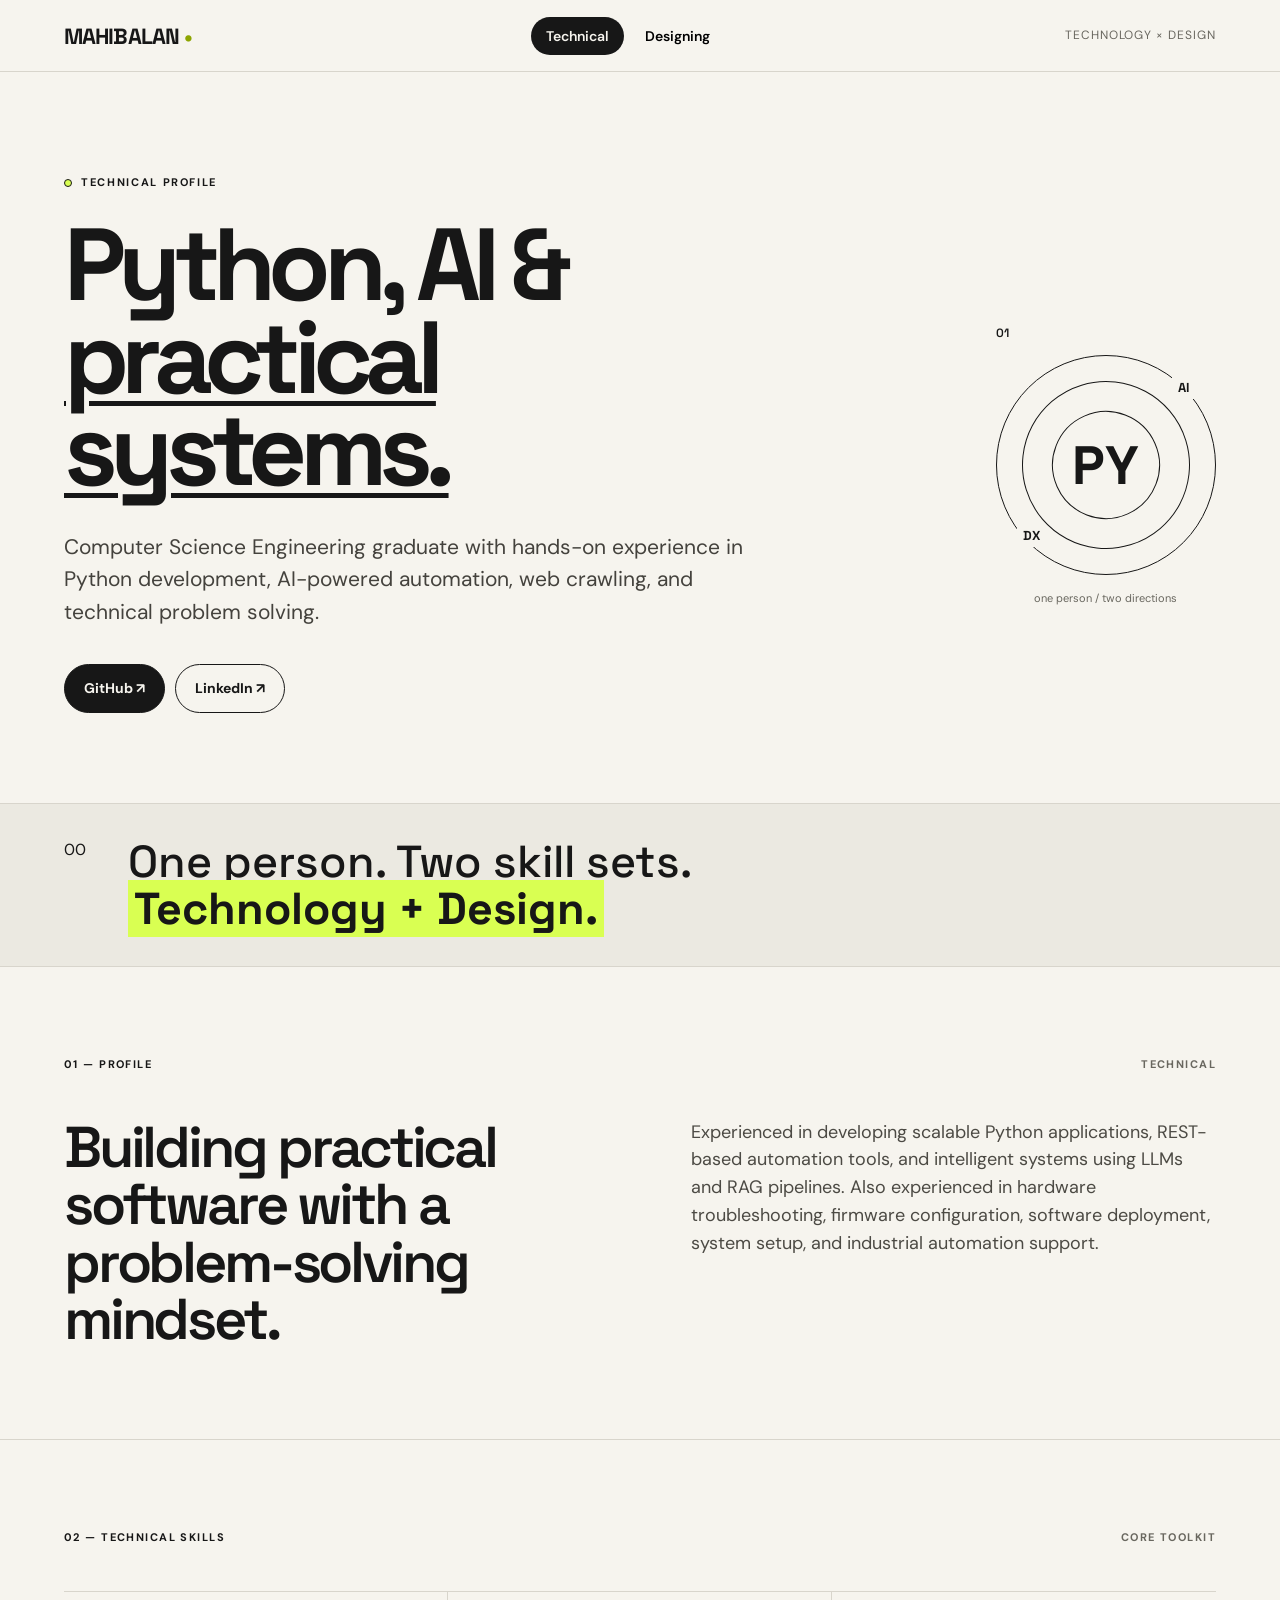
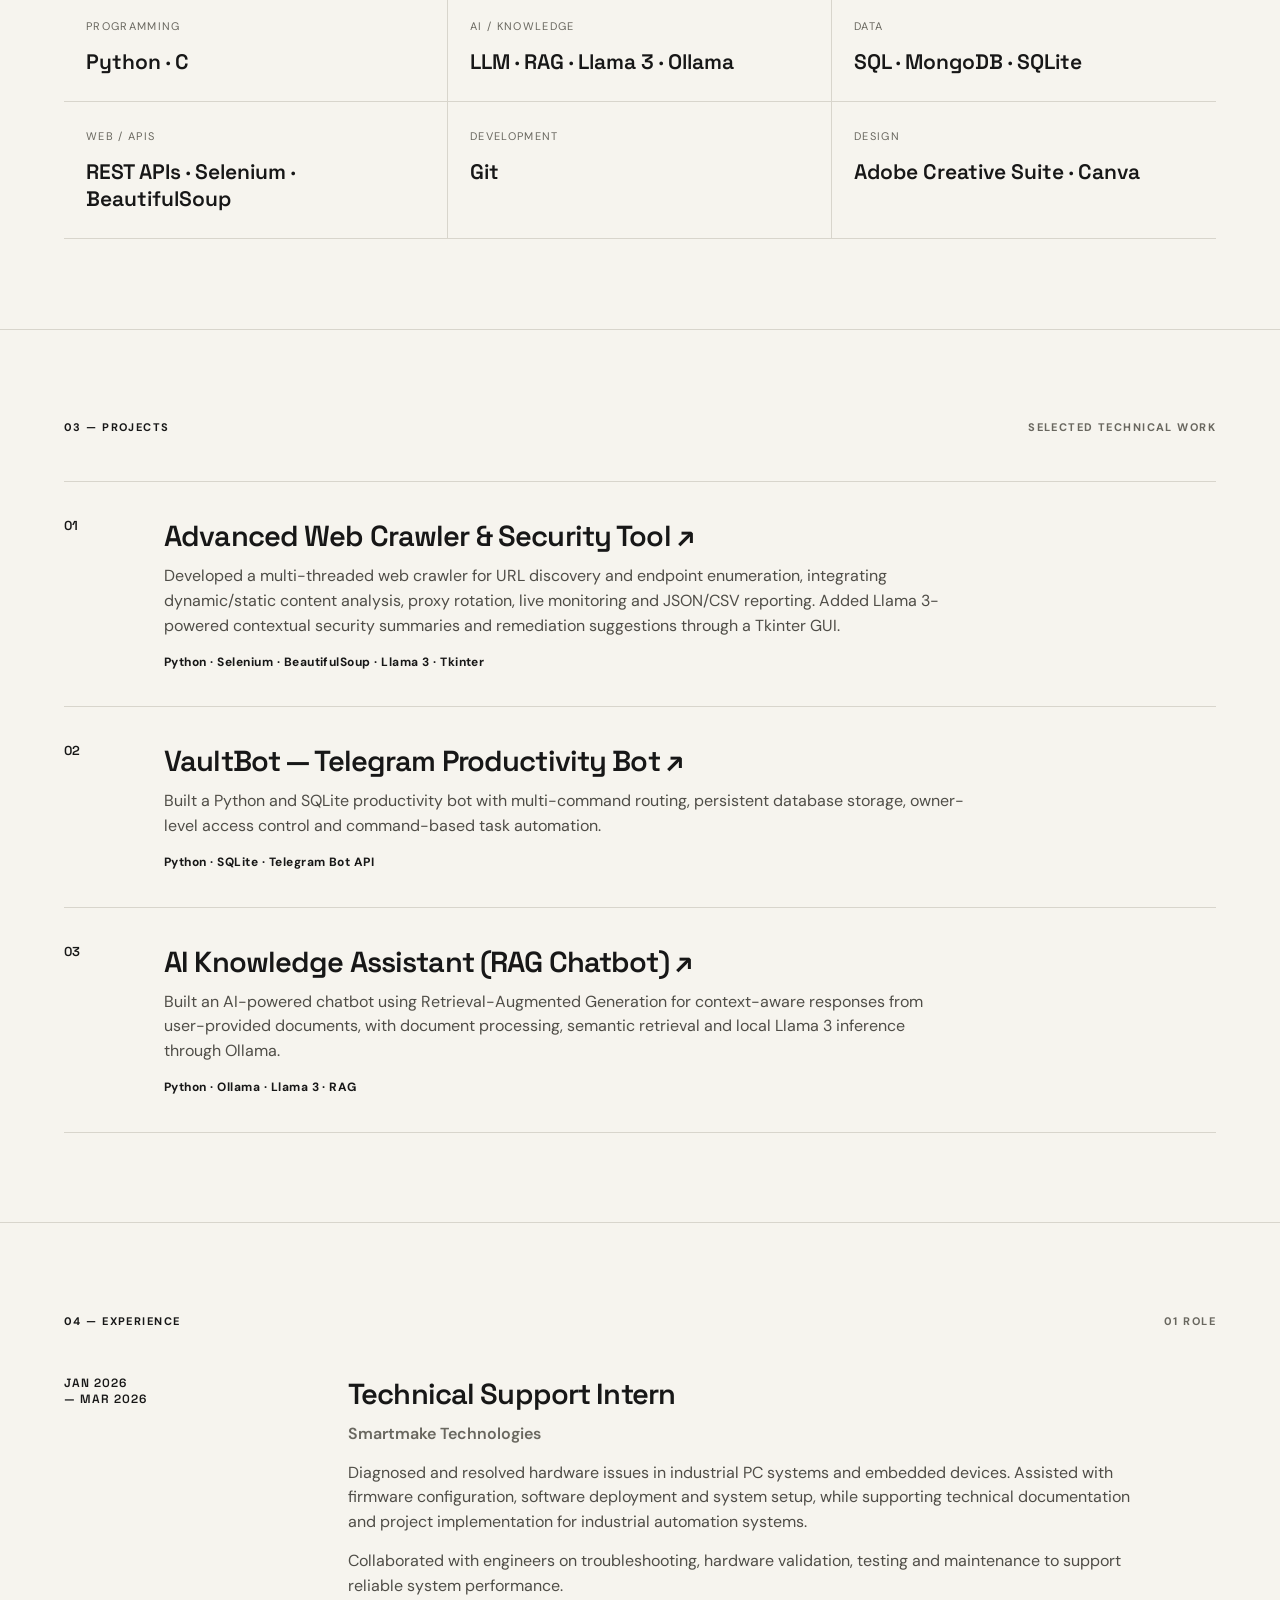
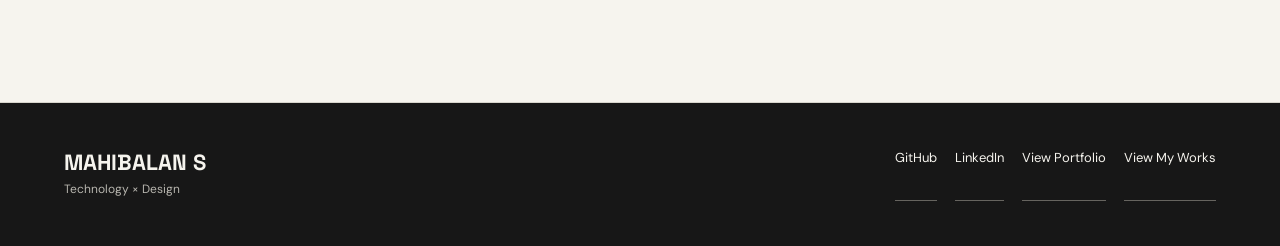
==== index.html @ ae818df9 "Update index.html" ====
<!doctype html>
<html lang="en">
<head>
<meta charset="utf-8"><meta name="viewport" content="width=device-width,initial-scale=1">
<title>Mahibalan — Technology × Design</title>
<meta name="description" content="Mahibalan — Python, AI, automation, technical support and graphic design.">
<link rel="preconnect" href="https://fonts.googleapis.com"><link rel="preconnect" href="https://fonts.gstatic.com" crossorigin>
<link href="https://fonts.googleapis.com/css2?family=DM+Sans:wght@400;500;600;700&family=Space+Grotesk:wght@500;600;700&display=swap" rel="stylesheet">
<link rel="stylesheet" href="styles.css">
</head>
<body>
<header class="nav"><a class="brand" href="#top">MAHIBALAN<span>•</span></a><nav><button class="nav-link active" data-profile="technical">Technical</button><button class="nav-link" data-profile="designing">Designing</button></nav><div class="nav-note">Technology × Design</div></header>
<main id="top">
<section class="hero"><div class="eyebrow"><span class="dot"></span><span id="eyebrow">TECHNICAL PROFILE</span></div><div class="hero-grid"><div><h1 id="hero-title">Python, AI &amp;<br><em>practical systems.</em></h1><p id="hero-copy">Computer Science Engineering graduate with hands-on experience in Python development, AI-powered automation, web crawling, and technical problem solving.</p><div class="actions" id="hero-actions"><a class="button primary" href="https://github.com/MahiBalan2215" target="_blank" rel="noopener">GitHub ↗</a><a class="button secondary" href="https://www.linkedin.com/in/mahibalan-dev-ind" target="_blank" rel="noopener">LinkedIn ↗</a></div></div><div class="hero-mark"><span>01</span><div class="orbit"><b>PY</b><i>AI</i><strong>DX</strong></div><small>one person / two directions</small></div></div></section>
<section class="intro-band"><div class="section-number">00</div><p>One person. Two skill sets.<br><strong>Technology + Design.</strong></p></section>
<div id="technical" class="profile-page">
<section class="section"><div class="section-head"><span>01 — PROFILE</span><span>Technical</span></div><div class="two-col"><h2>Building practical software with a problem-solving mindset.</h2><p>Experienced in developing scalable Python applications, REST-based automation tools, and intelligent systems using LLMs and RAG pipelines. Also experienced in hardware troubleshooting, firmware configuration, software deployment, system setup, and industrial automation support.</p></div></section>
<section class="section"><div class="section-head"><span>02 — TECHNICAL SKILLS</span><span>Core toolkit</span></div><div class="skill-grid"><div><label>Programming</label><p>Python · C</p></div><div><label>AI / Knowledge</label><p>LLM · RAG · Llama 3 · Ollama</p></div><div><label>Data</label><p>SQL · MongoDB · SQLite</p></div><div><label>Web / APIs</label><p>REST APIs · Selenium · BeautifulSoup</p></div><div><label>Development</label><p>Git</p></div><div><label>Design</label><p>Adobe Creative Suite · Canva</p></div></div></section>
<section class="section"><div class="section-head"><span>03 — PROJECTS</span><span>Selected technical work</span></div><div class="project-list"><article class="project"><div class="project-no">01</div><div><h3><a class="project-title-link" href="https://docs.google.com/document/d/1DxaYQW40irYIXNe5IYqk_QBFXxeEKHjcfgAzS4iHI6A/edit?usp=sharing" target="_blank" rel="noopener">Advanced Web Crawler &amp; Security Tool ↗</a></h3><p>Developed a multi-threaded web crawler for URL discovery and endpoint enumeration, integrating dynamic/static content analysis, proxy rotation, live monitoring and JSON/CSV reporting. Added Llama 3-powered contextual security summaries and remediation suggestions through a Tkinter GUI.</p><div class="tags">Python · Selenium · BeautifulSoup · Llama 3 · Tkinter</div></div></article><article class="project"><div class="project-no">02</div><div><h3><a class="project-title-link" href="https://docs.google.com/document/d/1iBDrqyRl0h_8XCKqoGFvvtPxaCX3uasx2m5GqHa0Ks0/edit?usp=sharing" target="_blank" rel="noopener">VaultBot — Telegram Productivity Bot ↗</a></h3><p>Built a Python and SQLite productivity bot with multi-command routing, persistent database storage, owner-level access control and command-based task automation.</p><div class="tags">Python · SQLite · Telegram Bot API</div></div></article><article class="project"><div class="project-no">03</div><div><h3><a class="project-title-link" href="https://docs.google.com/document/d/16f61TrdhXHABHNSPP-jpHLfnMe8_g05Aq7QN_RH8bu8/edit?usp=sharing" target="_blank" rel="noopener">AI Knowledge Assistant (RAG Chatbot) ↗</a></h3><p>Built an AI-powered chatbot using Retrieval-Augmented Generation for context-aware responses from user-provided documents, with document processing, semantic retrieval and local Llama 3 inference through Ollama.</p><div class="tags">Python · Ollama · Llama 3 · RAG</div></div></article></div></section>
<section class="section"><div class="section-head"><span>04 — EXPERIENCE</span><span>01 role</span></div><div class="timeline"><div class="time-date">JAN 2026<br>— MAR 2026</div><div><h3>Technical Support Intern</h3><p class="muted">Smartmake Technologies</p><p>Diagnosed and resolved hardware issues in industrial PC systems and embedded devices. Assisted with firmware configuration, software deployment and system setup, while supporting technical documentation and project implementation for industrial automation systems.</p><p>Collaborated with engineers on troubleshooting, hardware validation, testing and maintenance to support reliable system performance.</p></div></div></section>
</div>
<div id="designing" class="profile-page hidden">
<section class="section design-hero"><div class="section-head"><span>DESIGNING PROFILE</span><span>Visual direction</span></div><div class="two-col"><h2>Graphic design with clarity, identity and visual storytelling.</h2><p>Creative and detail-oriented Graphic Designer with hands-on experience in branding, print media, social media creatives and digital marketing materials.</p></div></section>
<section class="section"><div class="section-head"><span>01 — ABOUT</span><span>Creative practice</span></div><p class="large-copy">Focused on creating impactful designs that strengthen brand identity and deliver engaging user experiences while combining creativity with problem-solving skills.</p></section>
<section class="section"><div class="section-head"><span>02 — DESIGN SKILLS</span><span>No artificial ratings</span></div><div class="design-skills"><span>Graphic Design</span><span>Branding</span><span>Marketing Design</span><span>Communication</span><span>Visual Design</span><span>Typography</span><span>Color Theory</span><span>Layout Design</span><span>Visual Storytelling</span></div></section>
<section class="section"><div class="section-head"><span>03 — SOFTWARE / TOOLS</span><span>Actual toolkit</span></div><div class="tool-row"><div><b>Adobe Photoshop</b><span>Image &amp; visual design</span></div><div><b>Adobe Illustrator</b><span>Vector &amp; identity design</span></div><div><b>Canva</b><span>Digital &amp; marketing assets</span></div></div></section>
<section class="section"><div class="section-head"><span>04 — EXPERIENCE</span><span>Freelance</span></div><div class="timeline"><div class="time-date">JUN 2025<br>— PRESENT</div><div><h3>Freelance Graphic Designer</h3><p>Designed logos, business cards, posters, brochures, banners and promotional materials for local businesses and individual clients. Created social media creatives and marketing assets while maintaining consistent brand identity across digital and print platforms.</p><p>Collaborated with clients to understand requirements and delivered high-quality, print-ready artwork within project deadlines.</p></div></div></section>
<section class="section"><div class="section-head"><span>05 — SELECTED WORK</span><span>Portfolio directions</span></div><div class="work-stack"><article><span>01</span><div><h3>Graphic Design Portfolio</h3><p>Complete branding concepts including logos, typography, color palettes, stationery and promotional materials.</p><small>Canva · Photoshop · Illustrator</small></div></article><article><span>02</span><div><h3>Brand Identity Collection</h3><p>Visual identities focused on memorable branding for startups and small businesses.</p><small>Canva · Photoshop · Illustrator</small></div></article></div></section>
<section class="section cta-section"><div><span class="section-kicker">06 — PORTFOLIO</span><h2>See the visual work.</h2></div><div class="cta-actions"><a class="button primary" href="https://drive.google.com/drive/folders/196Y__ozQ0E2YM09bJdlGi2hDkuL4V2Xu?usp=sharing" target="_blank" rel="noopener">View Portfolio ↗</a><a class="button secondary" href="https://drive.google.com/drive/folders/1T9G5qevftHtCOEoOOB5W3ALcjgqPYZPH?usp=drive_link" target="_blank" rel="noopener">View My Works ↗</a></div></section>
</div>
</main>
<footer><div><strong>MAHIBALAN S</strong><span>Technology × Design</span></div><div class="footer-links"><a href="https://github.com/MahiBalan2215" target="_blank" rel="noopener">GitHub</a><a href="https://www.linkedin.com/in/mahibalan-dev-ind" target="_blank" rel="noopener">LinkedIn</a><a href="https://drive.google.com/drive/folders/196Y__ozQ0E2YM09bJdlGi2hDkuL4V2Xu?usp=sharing" target="_blank" rel="noopener">View Portfolio</a><a href="https://drive.google.com/drive/folders/1T9G5qevftHtCOEoOOB5W3ALcjgqPYZPH?usp=drive_link" target="_blank" rel="noopener">View My Works</a></div></footer>
<script src="script.js"></script>
</body></html>
---- styles.css ----
:root{--ink:#171717;--paper:#f6f4ee;--accent:#d9ff52;--line:#d8d5cc;--muted:#69675f}*{box-sizing:border-box}html{scroll-behavior:smooth}body{margin:0;background:var(--paper);color:var(--ink);font-family:'DM Sans',sans-serif;line-height:1.55}.nav{position:sticky;top:0;z-index:20;height:72px;padding:0 5vw;display:flex;align-items:center;justify-content:space-between;background:rgba(246,244,238,.94);backdrop-filter:blur(12px);border-bottom:1px solid var(--line)}.brand{font:700 22px 'Space Grotesk';color:var(--ink);text-decoration:none;letter-spacing:-.04em}.brand span{color:#8da500;margin-left:5px}.nav nav{display:flex;gap:6px}.nav-link{border:0;background:transparent;padding:10px 15px;font:600 14px 'DM Sans';cursor:pointer;border-radius:999px}.nav-link.active{background:var(--ink);color:var(--paper)}.nav-note{font-size:12px;color:var(--muted);letter-spacing:.08em;text-transform:uppercase}.hero{padding:8vw 5vw 7vw;max-width:1400px;margin:auto}.eyebrow{display:flex;align-items:center;gap:9px;font-size:11px;font-weight:700;letter-spacing:.15em}.dot{width:8px;height:8px;background:var(--accent);border:1px solid var(--ink);border-radius:50%}.hero-grid{display:grid;grid-template-columns:minmax(0,1.5fr) .7fr;gap:6vw;align-items:center;margin-top:28px}.hero h1{font:700 clamp(54px,8vw,118px)/.9 'Space Grotesk';letter-spacing:-.075em;margin:0;max-width:900px}.hero h1 em{font-style:normal;text-decoration:underline;text-decoration-thickness:5px;text-underline-offset:8px}.hero-copy,.hero p{font-size:clamp(17px,2vw,21px);max-width:680px;color:#44423d;margin:35px 0}.actions,.cta-actions{display:flex;gap:10px;flex-wrap:wrap}.button{display:inline-flex;align-items:center;justify-content:center;padding:13px 19px;border-radius:999px;border:1px solid var(--ink);text-decoration:none;font-weight:700;font-size:14px;transition:.2s}.button:hover{transform:translateY(-2px)}.primary{background:var(--ink);color:var(--paper)}.secondary{color:var(--ink)}.hero-mark{justify-self:end;text-align:center}.hero-mark>span{display:block;text-align:left;font:600 12px 'Space Grotesk';margin-bottom:14px}.orbit{width:220px;height:220px;border:1px solid var(--ink);border-radius:50%;position:relative;display:grid;place-items:center}.orbit:before,.orbit:after{content:'';position:absolute;border:1px solid var(--ink);border-radius:50%;inset:25px;transform:rotate(28deg)}.orbit:after{inset:55px;transform:rotate(-24deg)}.orbit b{font:700 54px 'Space Grotesk';z-index:2}.orbit i,.orbit strong{position:absolute;font:700 13px 'Space Grotesk';background:var(--paper);padding:3px 6px}.orbit i{top:20px;right:20px}.orbit strong{bottom:27px;left:20px}.hero-mark small{display:block;margin-top:15px;color:var(--muted);font-size:11px}.intro-band{border-block:1px solid var(--line);display:grid;grid-template-columns:5vw 1fr;padding:34px 5vw;background:#ebe9e1}.intro-band p{font:500 clamp(24px,3.5vw,45px)/1.05 'Space Grotesk';margin:0}.intro-band strong{background:var(--accent);padding:0 6px}.section{max-width:1400px;margin:auto;padding:7vw 5vw;border-bottom:1px solid var(--line)}.section-head{display:flex;justify-content:space-between;gap:20px;font-size:11px;font-weight:700;letter-spacing:.13em;text-transform:uppercase;margin-bottom:45px}.section-head span:last-child{color:var(--muted)}.two-col{display:grid;grid-template-columns:1fr 1fr;gap:8vw}.two-col h2,.cta-section h2{font:600 clamp(32px,4.5vw,64px)/1 'Space Grotesk';letter-spacing:-.055em;margin:0;max-width:680px}.two-col p{font-size:18px;color:#4c4a44;max-width:600px;margin:0}.skill-grid{display:grid;grid-template-columns:repeat(3,1fr);border-top:1px solid var(--line)}.skill-grid>div{padding:26px 22px;border-bottom:1px solid var(--line);border-right:1px solid var(--line)}.skill-grid>div:nth-child(3n){border-right:0}.skill-grid label{display:block;font-size:11px;text-transform:uppercase;letter-spacing:.12em;color:var(--muted);margin-bottom:13px}.skill-grid p{font:600 21px 'Space Grotesk';margin:0}.project-list{border-top:1px solid var(--line)}.project{display:grid;grid-template-columns:80px 1fr;gap:20px;padding:35px 0;border-bottom:1px solid var(--line);transition:.2s}.project:hover{padding-left:12px;background:#efede5}.project-no{font:600 13px 'Space Grotesk'}.project h3,.timeline h3,.work-stack h3{font:600 29px 'Space Grotesk';letter-spacing:-.03em;margin:0 0 10px}.project p,.timeline p,.work-stack p{max-width:800px;color:#4f4d47;margin:0 0 14px}.tags{font-size:12px;font-weight:700;letter-spacing:.04em}.timeline{display:grid;grid-template-columns:220px 1fr;gap:5vw}.time-date{font:600 12px 'Space Grotesk';letter-spacing:.08em}.muted{color:var(--muted)!important;font-weight:600}.large-copy{font:500 clamp(29px,4vw,55px)/1.1 'Space Grotesk';letter-spacing:-.045em;max-width:1000px;margin:0}.design-hero{padding-top:5vw}.design-skills{display:flex;flex-wrap:wrap;gap:10px}.design-skills span{font:600 clamp(17px,2vw,23px) 'Space Grotesk';padding:13px 17px;border:1px solid var(--ink);border-radius:999px}.design-skills span:nth-child(3n){background:var(--accent)}.tool-row{display:grid;grid-template-columns:repeat(3,1fr);gap:12px}.tool-row div{padding:25px;border:1px solid var(--line);min-height:130px}.tool-row b{display:block;font:600 23px 'Space Grotesk';margin-bottom:10px}.tool-row span{font-size:13px;color:var(--muted)}.work-stack article{display:grid;grid-template-columns:70px 1fr;gap:20px;padding:30px 0;border-top:1px solid var(--line)}.work-stack article:last-child{border-bottom:1px solid var(--line)}.work-stack>article>span{font:600 13px 'Space Grotesk'}.work-stack small{font-size:12px;font-weight:700}.cta-section{display:flex;justify-content:space-between;gap:30px;align-items:end}.section-kicker{display:block;font-size:11px;font-weight:700;letter-spacing:.13em;margin-bottom:15px}.hidden{display:none}.profile-page{animation:fade .35s ease}@keyframes fade{from{opacity:.3;transform:translateY(7px)}to{opacity:1;transform:none}}footer{padding:45px 5vw;display:flex;justify-content:space-between;gap:30px;background:var(--ink);color:var(--paper)}footer strong{font:700 22px 'Space Grotesk';display:block}footer span{color:#b8b6af;font-size:12px}.footer-links{display:flex;gap:18px;flex-wrap:wrap}.footer-links a{color:var(--paper);font-size:13px;text-decoration:none;border-bottom:1px solid #66645f;padding-bottom:3px}.project-title-link{color:inherit;text-decoration:none;position:relative;display:inline-block}.project-title-link::after{content:'';position:absolute;left:0;right:1.2em;bottom:-.18em;height:1px;background:currentColor;transform:scaleX(0);transform-origin:left;transition:transform .2s ease}.project-title-link:hover::after,.project-title-link:focus-visible::after{transform:scaleX(1)}@media(max-width:800px){.nav{height:64px;padding:0 5%}.nav-note{display:none}.hero{padding:55px 5%}.hero-grid,.two-col{grid-template-columns:1fr}.hero-mark{justify-self:start;display:none}.hero h1{font-size:clamp(52px,15vw,90px)}.hero p{font-size:17px}.intro-band{grid-template-columns:1fr;gap:10px;padding:25px 5%}.section{padding:65px 5%}.skill-grid,.tool-row{grid-template-columns:1fr}.skill-grid>div{border-right:0}.timeline{grid-template-columns:1fr;gap:20px}.project{grid-template-columns:40px 1fr}.cta-section{display:block}.cta-actions{margin-top:25px}footer{display:block}.footer-links{margin-top:25px}}
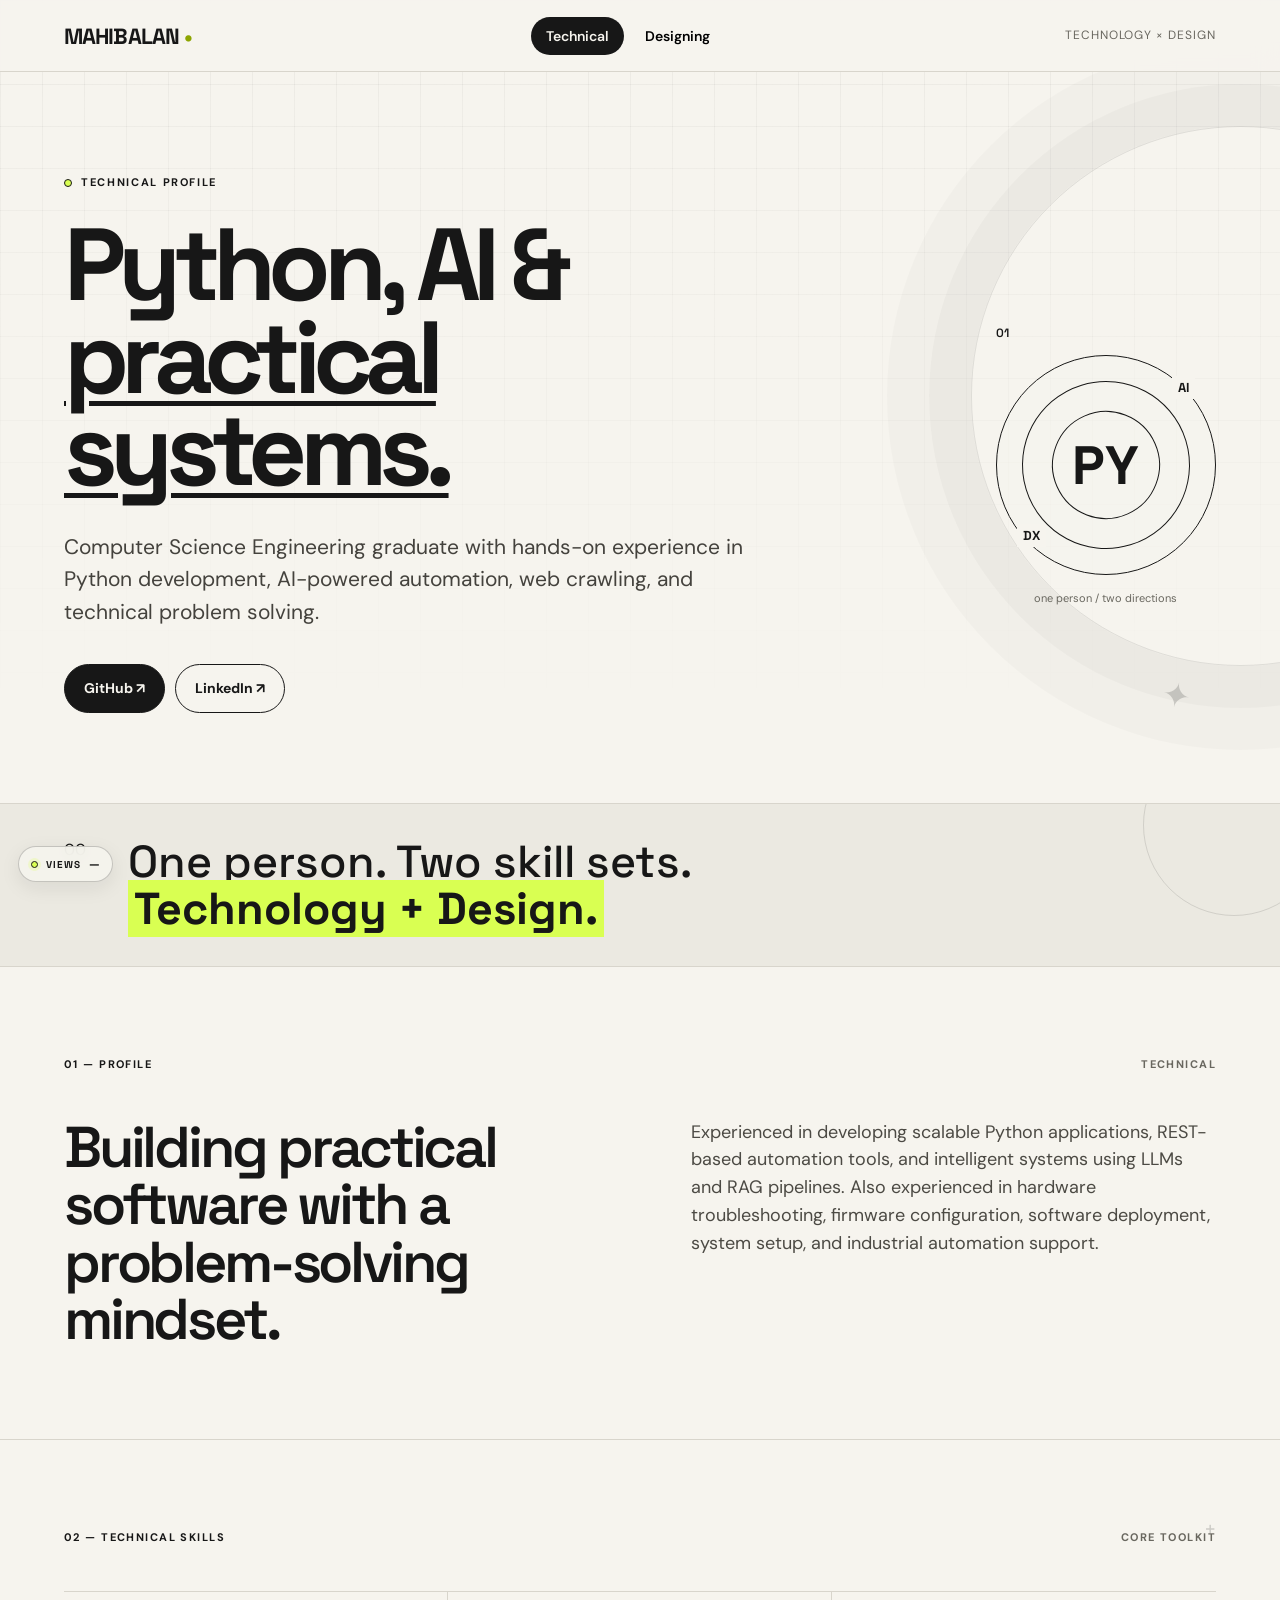
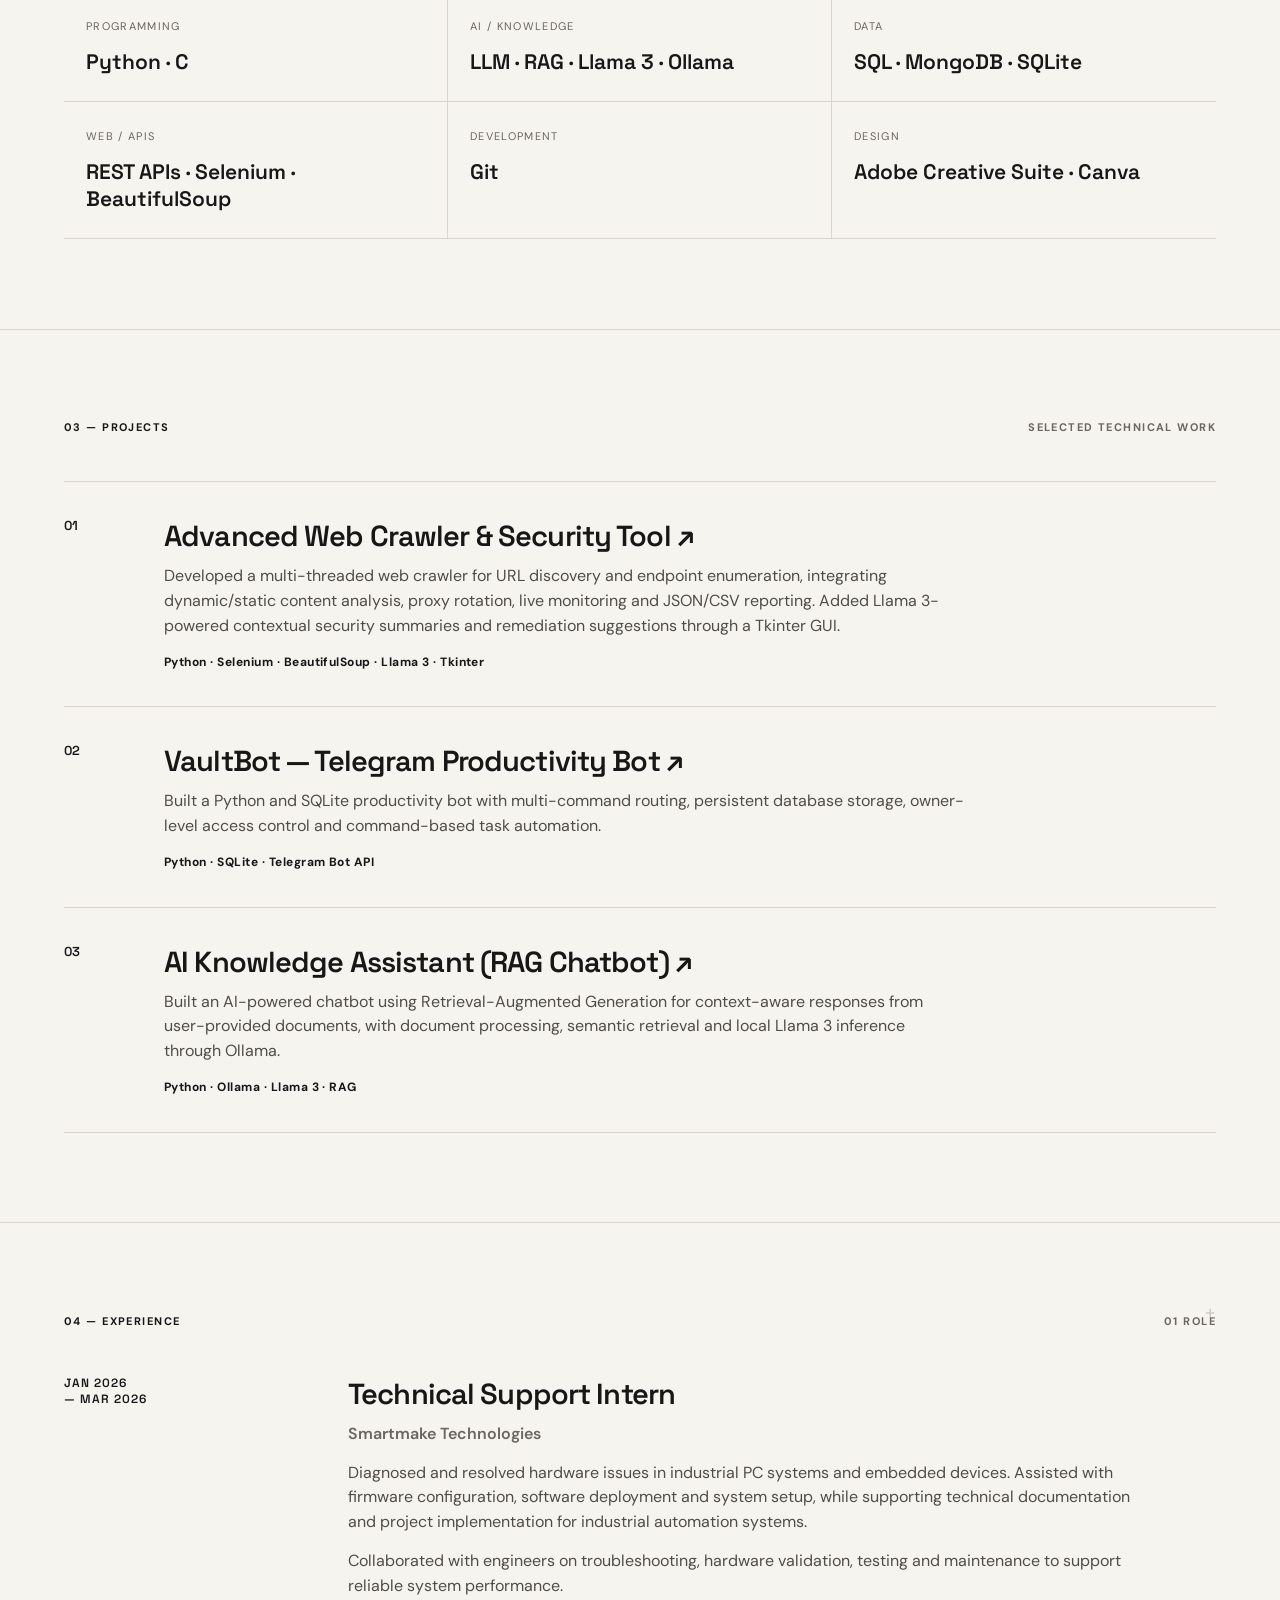
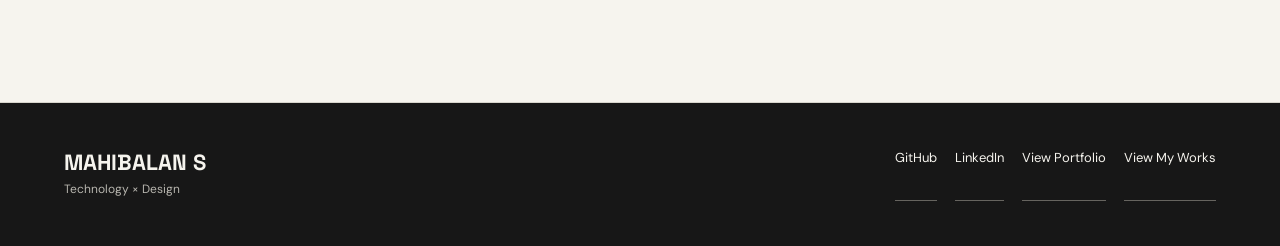
==== commit 8f9f34f4: "Update index.html" ====
--- a/index.html
+++ b/index.html
@@ -29,6 +29,6 @@
 <section class="section cta-section"><div><span class="section-kicker">06 — PORTFOLIO</span><h2>See the visual work.</h2></div><div class="cta-actions"><a class="button primary" href="https://drive.google.com/drive/folders/196Y__ozQ0E2YM09bJdlGi2hDkuL4V2Xu?usp=sharing" target="_blank" rel="noopener">View Portfolio ↗</a><a class="button secondary" href="https://drive.google.com/drive/folders/1T9G5qevftHtCOEoOOB5W3ALcjgqPYZPH?usp=drive_link" target="_blank" rel="noopener">View My Works ↗</a></div></section>
 </div>
 </main>
-<footer><div><strong>MAHIBALAN S</strong><span>Technology × Design</span></div><div class="footer-links"><a href="https://github.com/MahiBalan2215" target="_blank" rel="noopener">GitHub</a><a href="https://www.linkedin.com/in/mahibalan-dev-ind" target="_blank" rel="noopener">LinkedIn</a><a href="https://drive.google.com/drive/folders/196Y__ozQ0E2YM09bJdlGi2hDkuL4V2Xu?usp=sharing" target="_blank" rel="noopener">View Portfolio</a><a href="https://drive.google.com/drive/folders/1T9G5qevftHtCOEoOOB5W3ALcjgqPYZPH?usp=drive_link" target="_blank" rel="noopener">View My Works</a></div></footer>
+<footer><div><strong>MAHIBALAN S</strong><span>Technology × Design</span></div><div class="footer-links"><a href="https://github.com/yeahitsmeadesigner" target="_blank" rel="noopener">GitHub</a><a href="https://www.linkedin.com/in/mahi-dev-ind/" target="_blank" rel="noopener">LinkedIn</a><a href="https://drive.google.com/drive/folders/196Y__ozQ0E2YM09bJdlGi2hDkuL4V2Xu?usp=sharing" target="_blank" rel="noopener">View Portfolio</a><a href="https://drive.google.com/drive/folders/1T9G5qevftHtCOEoOOB5W3ALcjgqPYZPH?usp=sharing" target="_blank" rel="noopener">View My Works</a></div></footer>
 <script src="script.js"></script>
 </body></html>
--- a/styles.css
+++ b/styles.css
@@ -1 +1 @@
-:root{--ink:#171717;--paper:#f6f4ee;--accent:#d9ff52;--line:#d8d5cc;--muted:#69675f}*{box-sizing:border-box}html{scroll-behavior:smooth}body{margin:0;background:var(--paper);color:var(--ink);font-family:'DM Sans',sans-serif;line-height:1.55}.nav{position:sticky;top:0;z-index:20;height:72px;padding:0 5vw;display:flex;align-items:center;justify-content:space-between;background:rgba(246,244,238,.94);backdrop-filter:blur(12px);border-bottom:1px solid var(--line)}.brand{font:700 22px 'Space Grotesk';color:var(--ink);text-decoration:none;letter-spacing:-.04em}.brand span{color:#8da500;margin-left:5px}.nav nav{display:flex;gap:6px}.nav-link{border:0;background:transparent;padding:10px 15px;font:600 14px 'DM Sans';cursor:pointer;border-radius:999px}.nav-link.active{background:var(--ink);color:var(--paper)}.nav-note{font-size:12px;color:var(--muted);letter-spacing:.08em;text-transform:uppercase}.hero{padding:8vw 5vw 7vw;max-width:1400px;margin:auto}.eyebrow{display:flex;align-items:center;gap:9px;font-size:11px;font-weight:700;letter-spacing:.15em}.dot{width:8px;height:8px;background:var(--accent);border:1px solid var(--ink);border-radius:50%}.hero-grid{display:grid;grid-template-columns:minmax(0,1.5fr) .7fr;gap:6vw;align-items:center;margin-top:28px}.hero h1{font:700 clamp(54px,8vw,118px)/.9 'Space Grotesk';letter-spacing:-.075em;margin:0;max-width:900px}.hero h1 em{font-style:normal;text-decoration:underline;text-decoration-thickness:5px;text-underline-offset:8px}.hero-copy,.hero p{font-size:clamp(17px,2vw,21px);max-width:680px;color:#44423d;margin:35px 0}.actions,.cta-actions{display:flex;gap:10px;flex-wrap:wrap}.button{display:inline-flex;align-items:center;justify-content:center;padding:13px 19px;border-radius:999px;border:1px solid var(--ink);text-decoration:none;font-weight:700;font-size:14px;transition:.2s}.button:hover{transform:translateY(-2px)}.primary{background:var(--ink);color:var(--paper)}.secondary{color:var(--ink)}.hero-mark{justify-self:end;text-align:center}.hero-mark>span{display:block;text-align:left;font:600 12px 'Space Grotesk';margin-bottom:14px}.orbit{width:220px;height:220px;border:1px solid var(--ink);border-radius:50%;position:relative;display:grid;place-items:center}.orbit:before,.orbit:after{content:'';position:absolute;border:1px solid var(--ink);border-radius:50%;inset:25px;transform:rotate(28deg)}.orbit:after{inset:55px;transform:rotate(-24deg)}.orbit b{font:700 54px 'Space Grotesk';z-index:2}.orbit i,.orbit strong{position:absolute;font:700 13px 'Space Grotesk';background:var(--paper);padding:3px 6px}.orbit i{top:20px;right:20px}.orbit strong{bottom:27px;left:20px}.hero-mark small{display:block;margin-top:15px;color:var(--muted);font-size:11px}.intro-band{border-block:1px solid var(--line);display:grid;grid-template-columns:5vw 1fr;padding:34px 5vw;background:#ebe9e1}.intro-band p{font:500 clamp(24px,3.5vw,45px)/1.05 'Space Grotesk';margin:0}.intro-band strong{background:var(--accent);padding:0 6px}.section{max-width:1400px;margin:auto;padding:7vw 5vw;border-bottom:1px solid var(--line)}.section-head{display:flex;justify-content:space-between;gap:20px;font-size:11px;font-weight:700;letter-spacing:.13em;text-transform:uppercase;margin-bottom:45px}.section-head span:last-child{color:var(--muted)}.two-col{display:grid;grid-template-columns:1fr 1fr;gap:8vw}.two-col h2,.cta-section h2{font:600 clamp(32px,4.5vw,64px)/1 'Space Grotesk';letter-spacing:-.055em;margin:0;max-width:680px}.two-col p{font-size:18px;color:#4c4a44;max-width:600px;margin:0}.skill-grid{display:grid;grid-template-columns:repeat(3,1fr);border-top:1px solid var(--line)}.skill-grid>div{padding:26px 22px;border-bottom:1px solid var(--line);border-right:1px solid var(--line)}.skill-grid>div:nth-child(3n){border-right:0}.skill-grid label{display:block;font-size:11px;text-transform:uppercase;letter-spacing:.12em;color:var(--muted);margin-bottom:13px}.skill-grid p{font:600 21px 'Space Grotesk';margin:0}.project-list{border-top:1px solid var(--line)}.project{display:grid;grid-template-columns:80px 1fr;gap:20px;padding:35px 0;border-bottom:1px solid var(--line);transition:.2s}.project:hover{padding-left:12px;background:#efede5}.project-no{font:600 13px 'Space Grotesk'}.project h3,.timeline h3,.work-stack h3{font:600 29px 'Space Grotesk';letter-spacing:-.03em;margin:0 0 10px}.project p,.timeline p,.work-stack p{max-width:800px;color:#4f4d47;margin:0 0 14px}.tags{font-size:12px;font-weight:700;letter-spacing:.04em}.timeline{display:grid;grid-template-columns:220px 1fr;gap:5vw}.time-date{font:600 12px 'Space Grotesk';letter-spacing:.08em}.muted{color:var(--muted)!important;font-weight:600}.large-copy{font:500 clamp(29px,4vw,55px)/1.1 'Space Grotesk';letter-spacing:-.045em;max-width:1000px;margin:0}.design-hero{padding-top:5vw}.design-skills{display:flex;flex-wrap:wrap;gap:10px}.design-skills span{font:600 clamp(17px,2vw,23px) 'Space Grotesk';padding:13px 17px;border:1px solid var(--ink);border-radius:999px}.design-skills span:nth-child(3n){background:var(--accent)}.tool-row{display:grid;grid-template-columns:repeat(3,1fr);gap:12px}.tool-row div{padding:25px;border:1px solid var(--line);min-height:130px}.tool-row b{display:block;font:600 23px 'Space Grotesk';margin-bottom:10px}.tool-row span{font-size:13px;color:var(--muted)}.work-stack article{display:grid;grid-template-columns:70px 1fr;gap:20px;padding:30px 0;border-top:1px solid var(--line)}.work-stack article:last-child{border-bottom:1px solid var(--line)}.work-stack>article>span{font:600 13px 'Space Grotesk'}.work-stack small{font-size:12px;font-weight:700}.cta-section{display:flex;justify-content:space-between;gap:30px;align-items:end}.section-kicker{display:block;font-size:11px;font-weight:700;letter-spacing:.13em;margin-bottom:15px}.hidden{display:none}.profile-page{animation:fade .35s ease}@keyframes fade{from{opacity:.3;transform:translateY(7px)}to{opacity:1;transform:none}}footer{padding:45px 5vw;display:flex;justify-content:space-between;gap:30px;background:var(--ink);color:var(--paper)}footer strong{font:700 22px 'Space Grotesk';display:block}footer span{color:#b8b6af;font-size:12px}.footer-links{display:flex;gap:18px;flex-wrap:wrap}.footer-links a{color:var(--paper);font-size:13px;text-decoration:none;border-bottom:1px solid #66645f;padding-bottom:3px}.project-title-link{color:inherit;text-decoration:none;position:relative;display:inline-block}.project-title-link::after{content:'';position:absolute;left:0;right:1.2em;bottom:-.18em;height:1px;background:currentColor;transform:scaleX(0);transform-origin:left;transition:transform .2s ease}.project-title-link:hover::after,.project-title-link:focus-visible::after{transform:scaleX(1)}@media(max-width:800px){.nav{height:64px;padding:0 5%}.nav-note{display:none}.hero{padding:55px 5%}.hero-grid,.two-col{grid-template-columns:1fr}.hero-mark{justify-self:start;display:none}.hero h1{font-size:clamp(52px,15vw,90px)}.hero p{font-size:17px}.intro-band{grid-template-columns:1fr;gap:10px;padding:25px 5%}.section{padding:65px 5%}.skill-grid,.tool-row{grid-template-columns:1fr}.skill-grid>div{border-right:0}.timeline{grid-template-columns:1fr;gap:20px}.project{grid-template-columns:40px 1fr}.cta-section{display:block}.cta-actions{margin-top:25px}footer{display:block}.footer-links{margin-top:25px}}
+:root{--ink:#171717;--paper:#f6f4ee;--accent:#d9ff52;--line:#d8d5cc;--muted:#69675f}*{box-sizing:border-box}html{scroll-behavior:smooth}body{margin:0;background:var(--paper);color:var(--ink);font-family:'DM Sans',sans-serif;line-height:1.55;overflow-x:hidden;position:relative}body:before{content:"";position:fixed;inset:0;pointer-events:none;z-index:-2;background-image:linear-gradient(to right,rgba(23,23,23,.045) 1px,transparent 1px),linear-gradient(to bottom,rgba(23,23,23,.045) 1px,transparent 1px);background-size:42px 42px;mask-image:linear-gradient(to bottom,black,transparent 80%)}body:after{content:"";position:fixed;width:42vw;height:42vw;max-width:620px;max-height:620px;right:-18vw;top:14vh;border:1px solid rgba(23,23,23,.1);border-radius:50%;box-shadow:0 0 0 42px rgba(23,23,23,.025),0 0 0 84px rgba(23,23,23,.018);pointer-events:none;z-index:-1}.nav{position:sticky;top:0;z-index:20;height:72px;padding:0 5vw;display:flex;align-items:center;justify-content:space-between;background:rgba(246,244,238,.94);backdrop-filter:blur(12px);border-bottom:1px solid var(--line)}.brand{font:700 22px 'Space Grotesk';color:var(--ink);text-decoration:none;letter-spacing:-.04em}.brand span{color:#8da500;margin-left:5px}.nav nav{display:flex;gap:6px}.nav-link{border:0;background:transparent;padding:10px 15px;font:600 14px 'DM Sans';cursor:pointer;border-radius:999px}.nav-link.active{background:var(--ink);color:var(--paper)}.nav-note{font-size:12px;color:var(--muted);letter-spacing:.08em;text-transform:uppercase}.hero{padding:8vw 5vw 7vw;max-width:1400px;margin:auto;position:relative}.hero:after{content:"✦";position:absolute;right:7%;bottom:11%;font-size:34px;opacity:.18;transform:rotate(12deg)}.eyebrow{display:flex;align-items:center;gap:9px;font-size:11px;font-weight:700;letter-spacing:.15em}.dot{width:8px;height:8px;background:var(--accent);border:1px solid var(--ink);border-radius:50%}.hero-grid{display:grid;grid-template-columns:minmax(0,1.5fr) .7fr;gap:6vw;align-items:center;margin-top:28px}.hero h1{font:700 clamp(54px,8vw,118px)/.9 'Space Grotesk';letter-spacing:-.075em;margin:0;max-width:900px}.hero h1 em{font-style:normal;text-decoration:underline;text-decoration-thickness:5px;text-underline-offset:8px}.hero-copy,.hero p{font-size:clamp(17px,2vw,21px);max-width:680px;color:#44423d;margin:35px 0}.actions,.cta-actions{display:flex;gap:10px;flex-wrap:wrap}.button{display:inline-flex;align-items:center;justify-content:center;padding:13px 19px;border-radius:999px;border:1px solid var(--ink);text-decoration:none;font-weight:700;font-size:14px;transition:.2s}.button:hover{transform:translateY(-2px)}.primary{background:var(--ink);color:var(--paper)}.secondary{color:var(--ink);background:rgba(246,244,238,.55)}.hero-mark{justify-self:end;text-align:center}.hero-mark>span{display:block;text-align:left;font:600 12px 'Space Grotesk';margin-bottom:14px}.orbit{width:220px;height:220px;border:1px solid var(--ink);border-radius:50%;position:relative;display:grid;place-items:center;background:rgba(246,244,238,.4)}.orbit:before,.orbit:after{content:'';position:absolute;border:1px solid var(--ink);border-radius:50%;inset:25px;transform:rotate(28deg)}.orbit:after{inset:55px;transform:rotate(-24deg)}.orbit b{font:700 54px 'Space Grotesk';z-index:2}.orbit i,.orbit strong{position:absolute;font:700 13px 'Space Grotesk';background:var(--paper);padding:3px 6px}.orbit i{top:20px;right:20px}.orbit strong{bottom:27px;left:20px}.hero-mark small{display:block;margin-top:15px;color:var(--muted);font-size:11px}.intro-band{border-block:1px solid var(--line);display:grid;grid-template-columns:5vw 1fr;padding:34px 5vw;background:#ebe9e1;position:relative;overflow:hidden}.intro-band:after{content:"";position:absolute;width:180px;height:180px;border:1px solid rgba(23,23,23,.12);border-radius:50%;right:-45px;top:-70px}.intro-band p{font:500 clamp(24px,3.5vw,45px)/1.05 'Space Grotesk';margin:0}.intro-band strong{background:var(--accent);padding:0 6px}.section{max-width:1400px;margin:auto;padding:7vw 5vw;border-bottom:1px solid var(--line);position:relative}.section:nth-of-type(even):before{content:"+";position:absolute;right:5%;top:6vw;font:400 20px 'Space Grotesk';opacity:.18}.section-head{display:flex;justify-content:space-between;gap:20px;font-size:11px;font-weight:700;letter-spacing:.13em;text-transform:uppercase;margin-bottom:45px}.section-head span:last-child{color:var(--muted)}.two-col{display:grid;grid-template-columns:1fr 1fr;gap:8vw}.two-col h2,.cta-section h2{font:600 clamp(32px,4.5vw,64px)/1 'Space Grotesk';letter-spacing:-.055em;margin:0;max-width:680px}.two-col p{font-size:18px;color:#4c4a44;max-width:600px;margin:0}.skill-grid{display:grid;grid-template-columns:repeat(3,1fr);border-top:1px solid var(--line);background:rgba(246,244,238,.5)}.skill-grid>div{padding:26px 22px;border-bottom:1px solid var(--line);border-right:1px solid var(--line)}.skill-grid>div:nth-child(3n){border-right:0}.skill-grid label{display:block;font-size:11px;text-transform:uppercase;letter-spacing:.12em;color:var(--muted);margin-bottom:13px}.skill-grid p{font:600 21px 'Space Grotesk';margin:0}.project-list{border-top:1px solid var(--line)}.project{display:grid;grid-template-columns:80px 1fr;gap:20px;padding:35px 0;border-bottom:1px solid var(--line);transition:.2s}.project:hover{padding-left:12px;background:rgba(239,237,229,.75)}.project-no{font:600 13px 'Space Grotesk'}.project h3,.timeline h3,.work-stack h3{font:600 29px 'Space Grotesk';letter-spacing:-.03em;margin:0 0 10px}.project p,.timeline p,.work-stack p{max-width:800px;color:#4f4d47;margin:0 0 14px}.tags{font-size:12px;font-weight:700;letter-spacing:.04em}.timeline{display:grid;grid-template-columns:220px 1fr;gap:5vw}.time-date{font:600 12px 'Space Grotesk';letter-spacing:.08em}.muted{color:var(--muted)!important;font-weight:600}.large-copy{font:500 clamp(29px,4vw,55px)/1.1 'Space Grotesk';letter-spacing:-.045em;max-width:1000px;margin:0}.design-hero{padding-top:5vw}.design-skills{display:flex;flex-wrap:wrap;gap:10px}.design-skills span{font:600 clamp(17px,2vw,23px) 'Space Grotesk';padding:13px 17px;border:1px solid var(--ink);border-radius:999px;background:rgba(246,244,238,.55)}.design-skills span:nth-child(3n){background:var(--accent)}.tool-row{display:grid;grid-template-columns:repeat(3,1fr);gap:12px}.tool-row div{padding:25px;border:1px solid var(--line);min-height:130px;background:rgba(246,244,238,.6)}.tool-row b{display:block;font:600 23px 'Space Grotesk';margin-bottom:10px}.tool-row span{font-size:13px;color:var(--muted)}.work-stack article{display:grid;grid-template-columns:70px 1fr;gap:20px;padding:30px 0;border-top:1px solid var(--line)}.work-stack article:last-child{border-bottom:1px solid var(--line)}.work-stack>article>span{font:600 13px 'Space Grotesk'}.work-stack small{font-size:12px;font-weight:700}.cta-section{display:flex;justify-content:space-between;gap:30px;align-items:end}.section-kicker{display:block;font-size:11px;font-weight:700;letter-spacing:.13em;margin-bottom:15px}.hidden{display:none}.profile-page{animation:fade .35s ease}@keyframes fade{from{opacity:.3;transform:translateY(7px)}to{opacity:1;transform:none}}footer{padding:45px 5vw;display:flex;justify-content:space-between;gap:30px;background:var(--ink);color:var(--paper)}footer strong{font:700 22px 'Space Grotesk';display:block}footer span{color:#b8b6af;font-size:12px}.footer-links{display:flex;gap:18px;flex-wrap:wrap}.footer-links a{color:var(--paper);font-size:13px;text-decoration:none;border-bottom:1px solid #66645f;padding-bottom:3px}.project-title-link{color:inherit;text-decoration:none;position:relative;display:inline-block}.project-title-link::after{content:'';position:absolute;left:0;right:1.2em;bottom:-.18em;height:1px;background:currentColor;transform:scaleX(0);transform-origin:left;transition:transform .2s ease}.project-title-link:hover::after,.project-title-link:focus-visible::after{transform:scaleX(1)}.viewer-counter{position:fixed;left:18px;bottom:18px;z-index:50;display:flex;align-items:center;gap:8px;padding:9px 12px;border:1px solid rgba(23,23,23,.22);border-radius:999px;background:rgba(246,244,238,.9);backdrop-filter:blur(10px);box-shadow:0 6px 20px rgba(23,23,23,.08);font:700 10px 'Space Grotesk';letter-spacing:.1em}.viewer-counter strong{font-size:12px;letter-spacing:0}.viewer-dot{width:7px;height:7px;border-radius:50%;background:var(--accent);border:1px solid var(--ink);box-shadow:0 0 0 3px rgba(217,255,82,.22)}@media(max-width:800px){.nav{height:auto;min-height:64px;padding:12px 5%;gap:10px;flex-wrap:wrap}.brand{font-size:19px}.nav nav{order:3;width:100%;justify-content:center;border-top:1px solid var(--line);padding-top:8px}.nav-link{padding:8px 13px;font-size:13px}.nav-note{display:none}.hero{padding:48px 5% 60px}.hero-grid,.two-col{grid-template-columns:1fr}.hero-mark{display:none}.hero h1{font-size:clamp(48px,14vw,78px);max-width:100%}.hero-copy,.hero p{font-size:16px;margin:26px 0}.actions .button{flex:1;min-width:140px}.hero:after{right:8%;bottom:5%;font-size:25px}.intro-band{grid-template-columns:1fr;gap:9px;padding:25px 5%}.intro-band p{font-size:27px}.section{padding:55px 5%}.section-head{margin-bottom:30px;align-items:flex-start;font-size:9px}.section-head span:last-child{max-width:45%;text-align:right}.skill-grid,.tool-row{grid-template-columns:1fr}.skill-grid>div{border-right:0;padding:22px 18px}.skill-grid p{font-size:18px}.project{grid-template-columns:30px 1fr;gap:12px;padding:28px 0}.project:hover{padding-left:0}.project h3,.timeline h3,.work-stack h3{font-size:24px}.project p,.timeline p,.work-stack p{font-size:15px}.timeline{grid-template-columns:1fr;gap:14px}.design-skills span{font-size:16px;padding:11px 13px}.tool-row div{min-height:0;padding:21px}.cta-section{display:block}.cta-actions{margin-top:25px}.cta-actions .button{width:100%}footer{display:block;padding:38px 5%}.footer-links{margin-top:25px;gap:14px}.viewer-counter{left:12px;bottom:12px;padding:8px 10px;font-size:9px}}
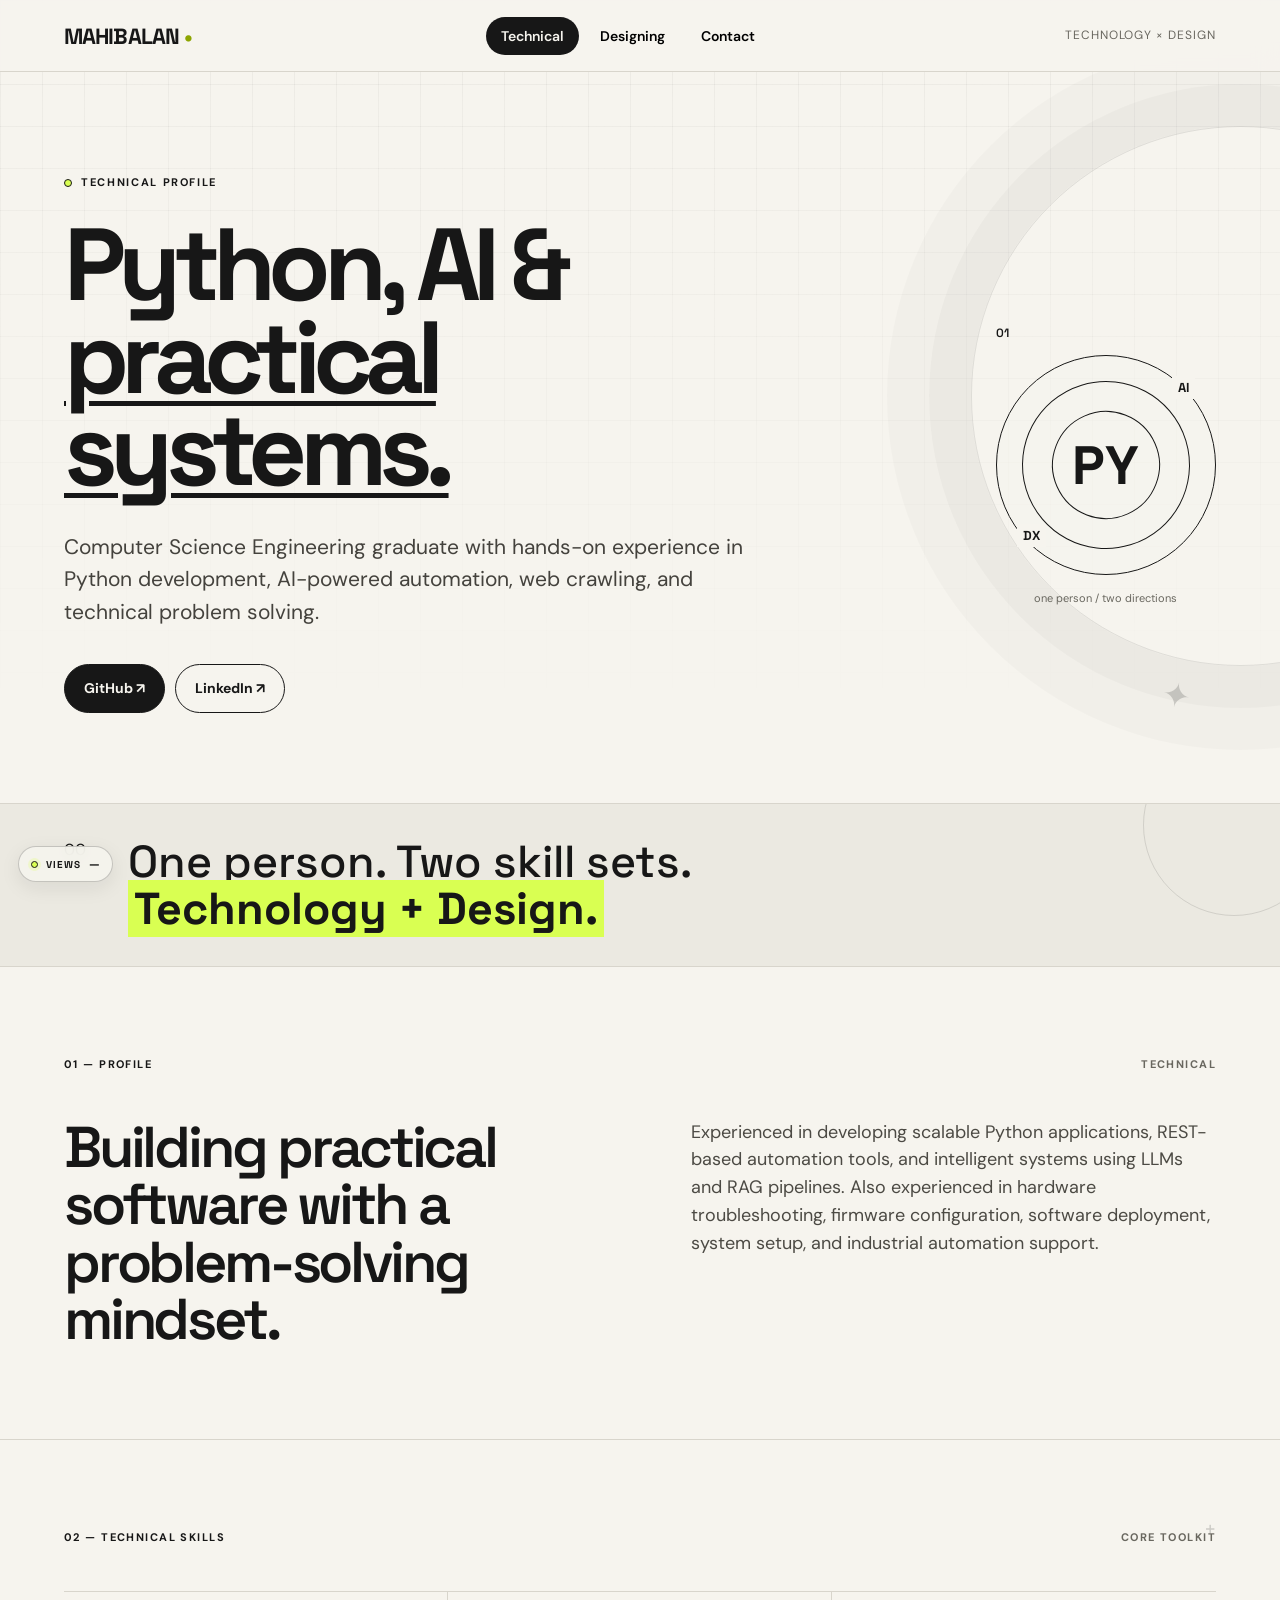
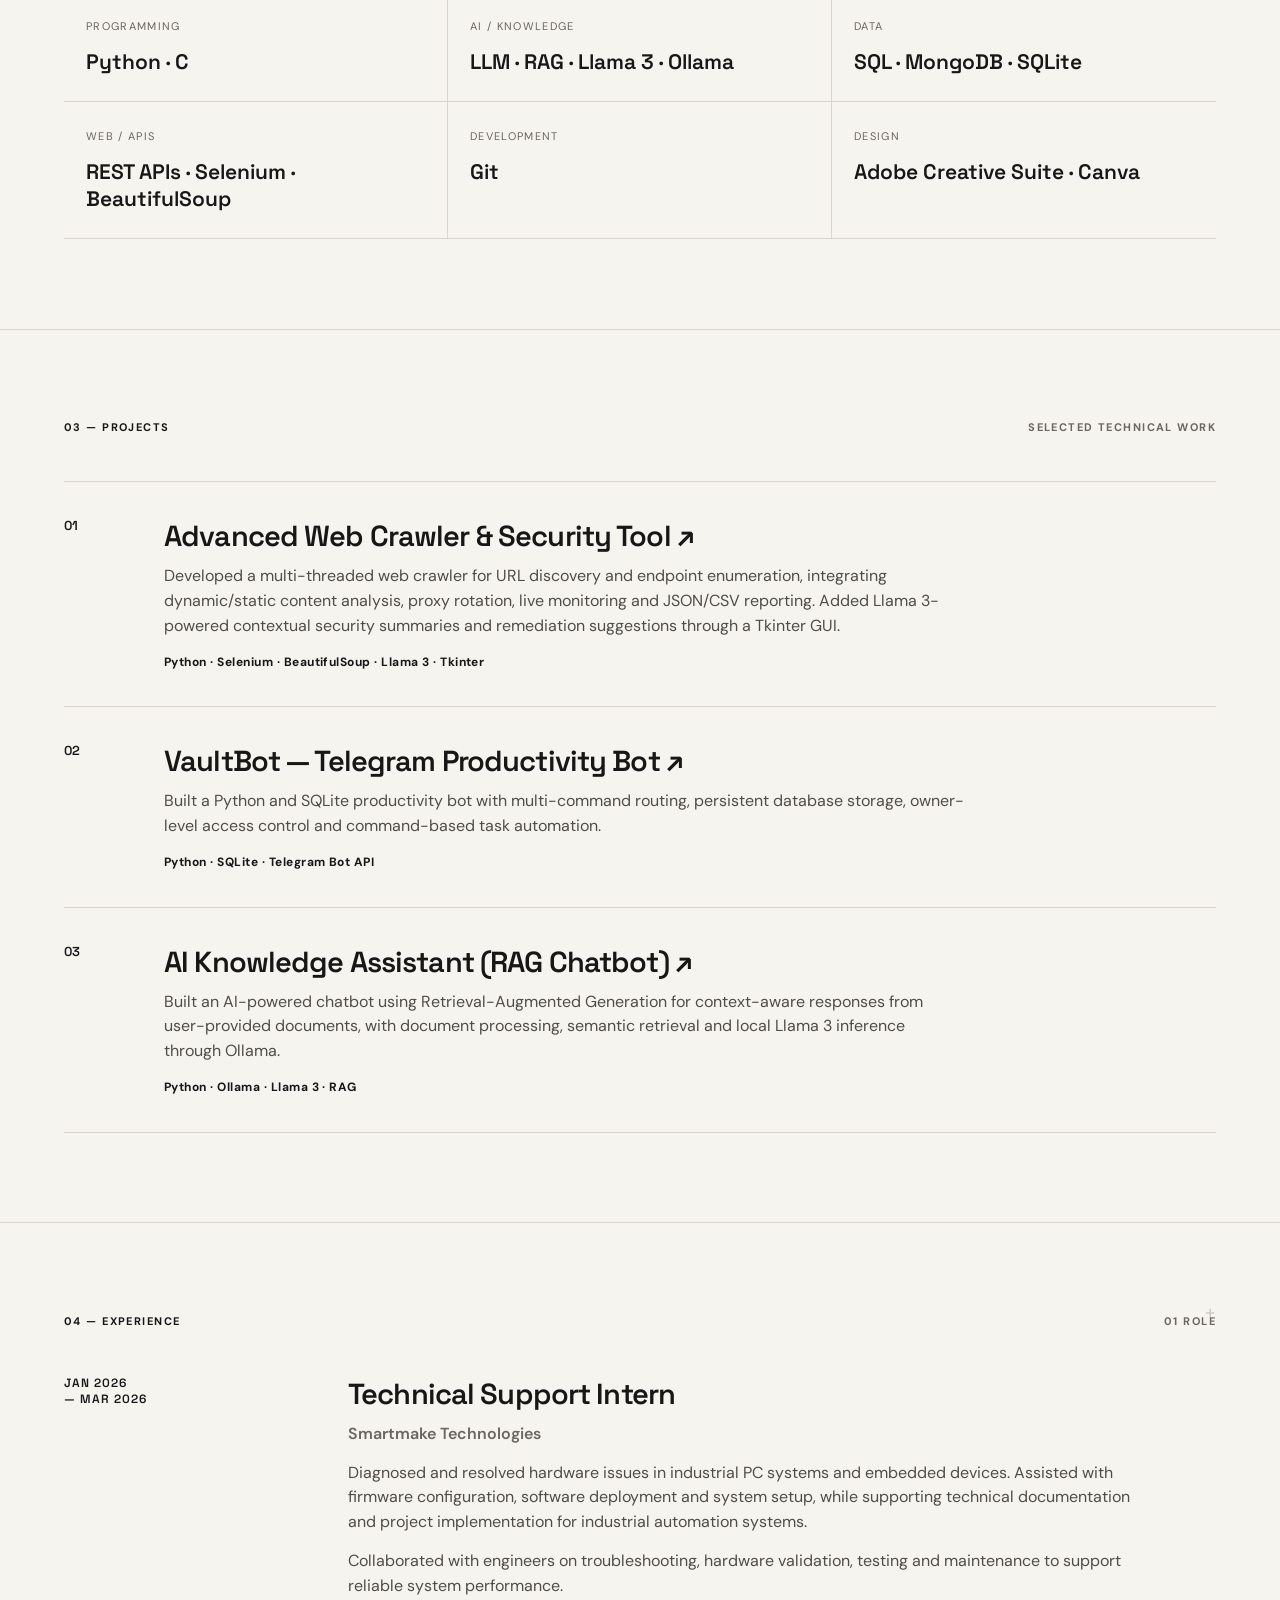
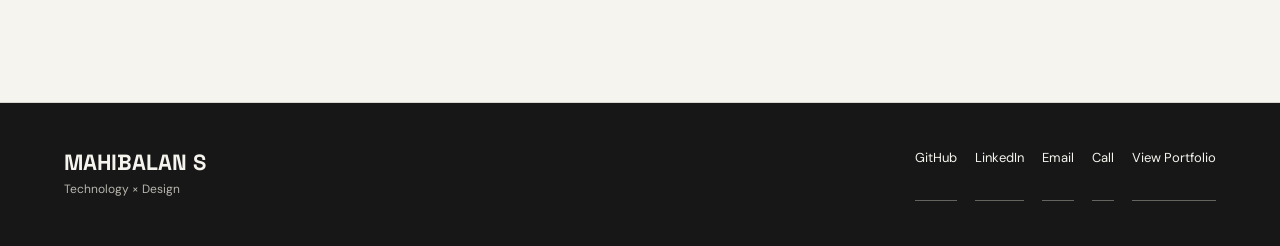
==== commit 51e906ee: "Add contact page with phone and email" ====
--- a/index.html
+++ b/index.html
@@ -9,16 +9,18 @@
 <link rel="stylesheet" href="styles.css">
 </head>
 <body>
-<header class="nav"><a class="brand" href="#top">MAHIBALAN<span>•</span></a><nav><button class="nav-link active" data-profile="technical">Technical</button><button class="nav-link" data-profile="designing">Designing</button></nav><div class="nav-note">Technology × Design</div></header>
+<header class="nav"><a class="brand" href="#top">MAHIBALAN<span>•</span></a><nav><button class="nav-link active" data-profile="technical">Technical</button><button class="nav-link" data-profile="designing">Designing</button><button class="nav-link" data-profile="contact">Contact</button></nav><div class="nav-note">Technology × Design</div></header>
 <main id="top">
 <section class="hero"><div class="eyebrow"><span class="dot"></span><span id="eyebrow">TECHNICAL PROFILE</span></div><div class="hero-grid"><div><h1 id="hero-title">Python, AI &amp;<br><em>practical systems.</em></h1><p id="hero-copy">Computer Science Engineering graduate with hands-on experience in Python development, AI-powered automation, web crawling, and technical problem solving.</p><div class="actions" id="hero-actions"><a class="button primary" href="https://github.com/MahiBalan2215" target="_blank" rel="noopener">GitHub ↗</a><a class="button secondary" href="https://www.linkedin.com/in/mahibalan-dev-ind" target="_blank" rel="noopener">LinkedIn ↗</a></div></div><div class="hero-mark"><span>01</span><div class="orbit"><b>PY</b><i>AI</i><strong>DX</strong></div><small>one person / two directions</small></div></div></section>
 <section class="intro-band"><div class="section-number">00</div><p>One person. Two skill sets.<br><strong>Technology + Design.</strong></p></section>
+
 <div id="technical" class="profile-page">
 <section class="section"><div class="section-head"><span>01 — PROFILE</span><span>Technical</span></div><div class="two-col"><h2>Building practical software with a problem-solving mindset.</h2><p>Experienced in developing scalable Python applications, REST-based automation tools, and intelligent systems using LLMs and RAG pipelines. Also experienced in hardware troubleshooting, firmware configuration, software deployment, system setup, and industrial automation support.</p></div></section>
 <section class="section"><div class="section-head"><span>02 — TECHNICAL SKILLS</span><span>Core toolkit</span></div><div class="skill-grid"><div><label>Programming</label><p>Python · C</p></div><div><label>AI / Knowledge</label><p>LLM · RAG · Llama 3 · Ollama</p></div><div><label>Data</label><p>SQL · MongoDB · SQLite</p></div><div><label>Web / APIs</label><p>REST APIs · Selenium · BeautifulSoup</p></div><div><label>Development</label><p>Git</p></div><div><label>Design</label><p>Adobe Creative Suite · Canva</p></div></div></section>
 <section class="section"><div class="section-head"><span>03 — PROJECTS</span><span>Selected technical work</span></div><div class="project-list"><article class="project"><div class="project-no">01</div><div><h3><a class="project-title-link" href="https://docs.google.com/document/d/1DxaYQW40irYIXNe5IYqk_QBFXxeEKHjcfgAzS4iHI6A/edit?usp=sharing" target="_blank" rel="noopener">Advanced Web Crawler &amp; Security Tool ↗</a></h3><p>Developed a multi-threaded web crawler for URL discovery and endpoint enumeration, integrating dynamic/static content analysis, proxy rotation, live monitoring and JSON/CSV reporting. Added Llama 3-powered contextual security summaries and remediation suggestions through a Tkinter GUI.</p><div class="tags">Python · Selenium · BeautifulSoup · Llama 3 · Tkinter</div></div></article><article class="project"><div class="project-no">02</div><div><h3><a class="project-title-link" href="https://docs.google.com/document/d/1iBDrqyRl0h_8XCKqoGFvvtPxaCX3uasx2m5GqHa0Ks0/edit?usp=sharing" target="_blank" rel="noopener">VaultBot — Telegram Productivity Bot ↗</a></h3><p>Built a Python and SQLite productivity bot with multi-command routing, persistent database storage, owner-level access control and command-based task automation.</p><div class="tags">Python · SQLite · Telegram Bot API</div></div></article><article class="project"><div class="project-no">03</div><div><h3><a class="project-title-link" href="https://docs.google.com/document/d/16f61TrdhXHABHNSPP-jpHLfnMe8_g05Aq7QN_RH8bu8/edit?usp=sharing" target="_blank" rel="noopener">AI Knowledge Assistant (RAG Chatbot) ↗</a></h3><p>Built an AI-powered chatbot using Retrieval-Augmented Generation for context-aware responses from user-provided documents, with document processing, semantic retrieval and local Llama 3 inference through Ollama.</p><div class="tags">Python · Ollama · Llama 3 · RAG</div></div></article></div></section>
 <section class="section"><div class="section-head"><span>04 — EXPERIENCE</span><span>01 role</span></div><div class="timeline"><div class="time-date">JAN 2026<br>— MAR 2026</div><div><h3>Technical Support Intern</h3><p class="muted">Smartmake Technologies</p><p>Diagnosed and resolved hardware issues in industrial PC systems and embedded devices. Assisted with firmware configuration, software deployment and system setup, while supporting technical documentation and project implementation for industrial automation systems.</p><p>Collaborated with engineers on troubleshooting, hardware validation, testing and maintenance to support reliable system performance.</p></div></div></section>
 </div>
+
 <div id="designing" class="profile-page hidden">
 <section class="section design-hero"><div class="section-head"><span>DESIGNING PROFILE</span><span>Visual direction</span></div><div class="two-col"><h2>Graphic design with clarity, identity and visual storytelling.</h2><p>Creative and detail-oriented Graphic Designer with hands-on experience in branding, print media, social media creatives and digital marketing materials.</p></div></section>
 <section class="section"><div class="section-head"><span>01 — ABOUT</span><span>Creative practice</span></div><p class="large-copy">Focused on creating impactful designs that strengthen brand identity and deliver engaging user experiences while combining creativity with problem-solving skills.</p></section>
@@ -26,9 +28,14 @@
 <section class="section"><div class="section-head"><span>03 — SOFTWARE / TOOLS</span><span>Actual toolkit</span></div><div class="tool-row"><div><b>Adobe Photoshop</b><span>Image &amp; visual design</span></div><div><b>Adobe Illustrator</b><span>Vector &amp; identity design</span></div><div><b>Canva</b><span>Digital &amp; marketing assets</span></div></div></section>
 <section class="section"><div class="section-head"><span>04 — EXPERIENCE</span><span>Freelance</span></div><div class="timeline"><div class="time-date">JUN 2025<br>— PRESENT</div><div><h3>Freelance Graphic Designer</h3><p>Designed logos, business cards, posters, brochures, banners and promotional materials for local businesses and individual clients. Created social media creatives and marketing assets while maintaining consistent brand identity across digital and print platforms.</p><p>Collaborated with clients to understand requirements and delivered high-quality, print-ready artwork within project deadlines.</p></div></div></section>
 <section class="section"><div class="section-head"><span>05 — SELECTED WORK</span><span>Portfolio directions</span></div><div class="work-stack"><article><span>01</span><div><h3>Graphic Design Portfolio</h3><p>Complete branding concepts including logos, typography, color palettes, stationery and promotional materials.</p><small>Canva · Photoshop · Illustrator</small></div></article><article><span>02</span><div><h3>Brand Identity Collection</h3><p>Visual identities focused on memorable branding for startups and small businesses.</p><small>Canva · Photoshop · Illustrator</small></div></article></div></section>
-<section class="section cta-section"><div><span class="section-kicker">06 — PORTFOLIO</span><h2>See the visual work.</h2></div><div class="cta-actions"><a class="button primary" href="https://drive.google.com/drive/folders/196Y__ozQ0E2YM09bJdlGi2hDkuL4V2Xu?usp=sharing" target="_blank" rel="noopener">View Portfolio ↗</a><a class="button secondary" href="https://drive.google.com/drive/folders/1T9G5qevftHtCOEoOOB5W3ALcjgqPYZPH?usp=drive_link" target="_blank" rel="noopener">View My Works ↗</a></div></section>
+<section class="section cta-section"><div><span class="section-kicker">06 — PORTFOLIO</span><h2>See the visual work.</h2></div><div class="cta-actions"><a class="button primary" href="https://drive.google.com/drive/folders/196Y__ozQ0E2YM09bJdlGi2hDkuL4V2Xu?usp=sharing" target="_blank" rel="noopener">View Portfolio ↗</a><a class="button secondary" href="https://drive.google.com/drive/folders/1T9G5qevftHtCOeOOB5W3ALcjgqPYZPH?usp=drive_link" target="_blank" rel="noopener">View My Works ↗</a></div></section>
+</div>
+
+<div id="contact" class="profile-page hidden">
+<section class="section contact-hero"><div class="section-head"><span>CONTACT</span><span>Let's connect</span></div><div class="two-col"><div><h2>Have a project, opportunity, or idea?</h2><p>I'm open to discussing technology, design, freelance work, and career opportunities.</p></div><div class="contact-card"><div class="contact-item"><span>PHONE</span><a href="tel:+919444393718">+91 94443 93718</a></div><div class="contact-item"><span>EMAIL</span><a href="mailto:yeahitsmeadesigner@gmail.com">yeahitsmeadesigner@gmail.com</a></div></div></div></section>
+<section class="section"><div class="section-head"><span>01 — GET IN TOUCH</span><span>Direct contact</span></div><div class="contact-actions"><a class="button primary" href="mailto:yeahitsmeadesigner@gmail.com?subject=Portfolio%20Enquiry">Email Me ↗</a><a class="button secondary" href="tel:+919444393718">Call Me ↗</a></div></section>
 </div>
 </main>
-<footer><div><strong>MAHIBALAN S</strong><span>Technology × Design</span></div><div class="footer-links"><a href="https://github.com/yeahitsmeadesigner" target="_blank" rel="noopener">GitHub</a><a href="https://www.linkedin.com/in/mahi-dev-ind/" target="_blank" rel="noopener">LinkedIn</a><a href="https://drive.google.com/drive/folders/196Y__ozQ0E2YM09bJdlGi2hDkuL4V2Xu?usp=sharing" target="_blank" rel="noopener">View Portfolio</a><a href="https://drive.google.com/drive/folders/1T9G5qevftHtCOEoOOB5W3ALcjgqPYZPH?usp=sharing" target="_blank" rel="noopener">View My Works</a></div></footer>
+<footer><div><strong>MAHIBALAN S</strong><span>Technology × Design</span></div><div class="footer-links"><a href="https://github.com/yeahitsmeadesigner" target="_blank" rel="noopener">GitHub</a><a href="https://www.linkedin.com/in/mahi-dev-ind/" target="_blank" rel="noopener">LinkedIn</a><a href="mailto:yeahitsmeadesigner@gmail.com">Email</a><a href="tel:+919444393718">Call</a><a href="https://drive.google.com/drive/folders/196Y__ozQ0E2YM09bJdlGi2hDkuL4V2Xu?usp=sharing" target="_blank" rel="noopener">View Portfolio</a></div></footer>
 <script src="script.js"></script>
-</body></html>
+</body></html>
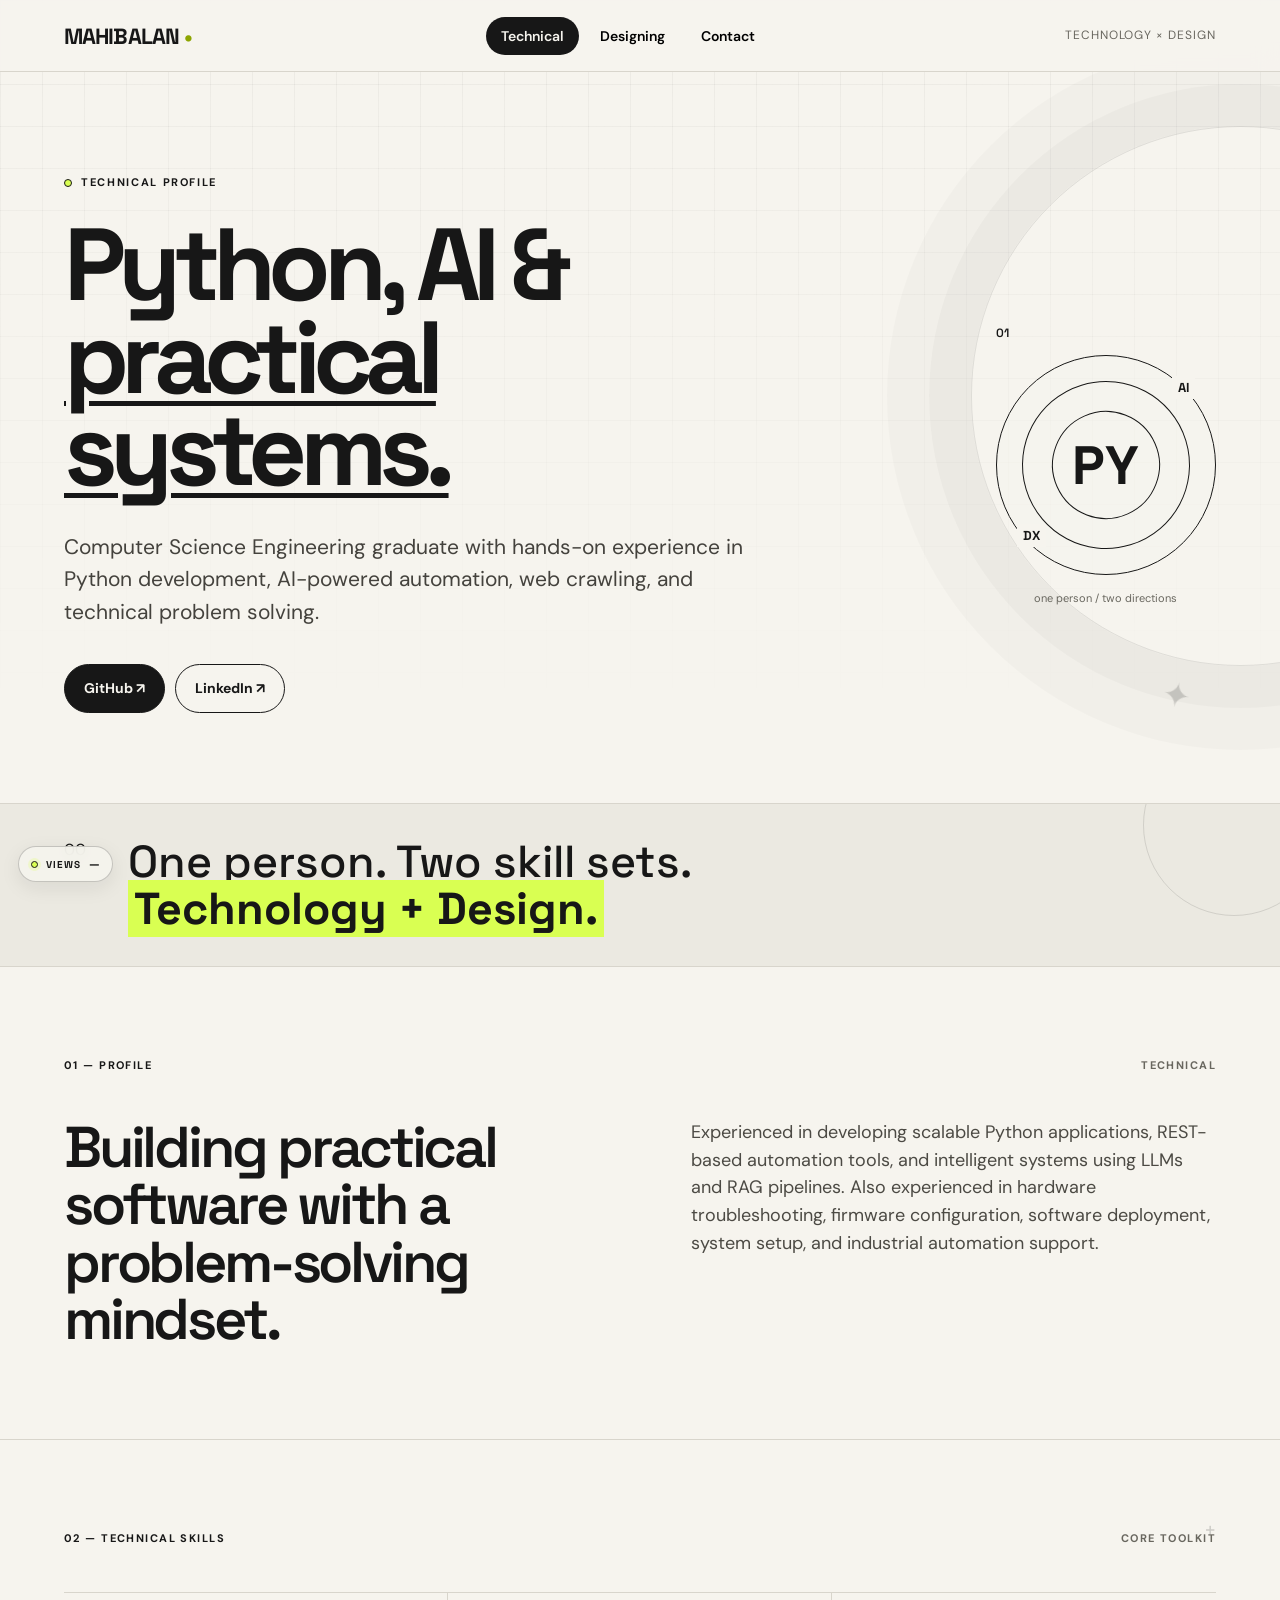
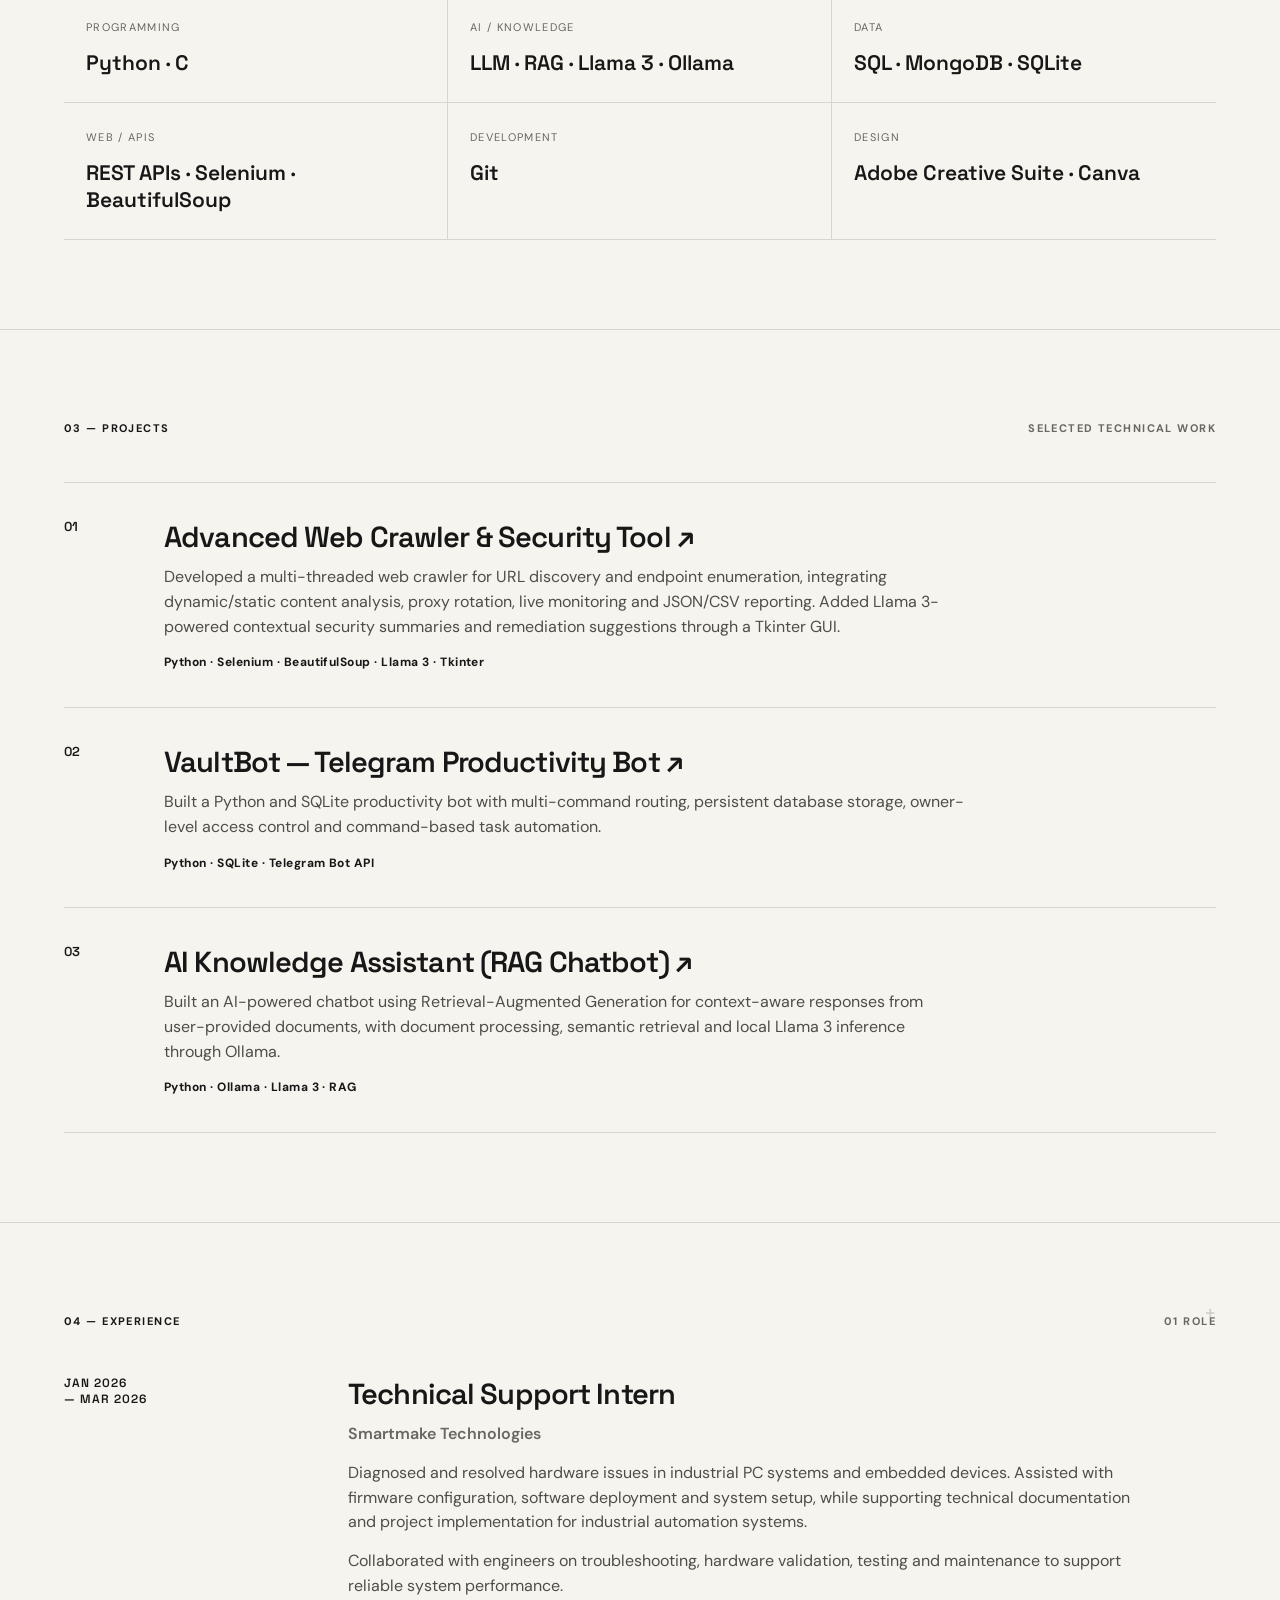
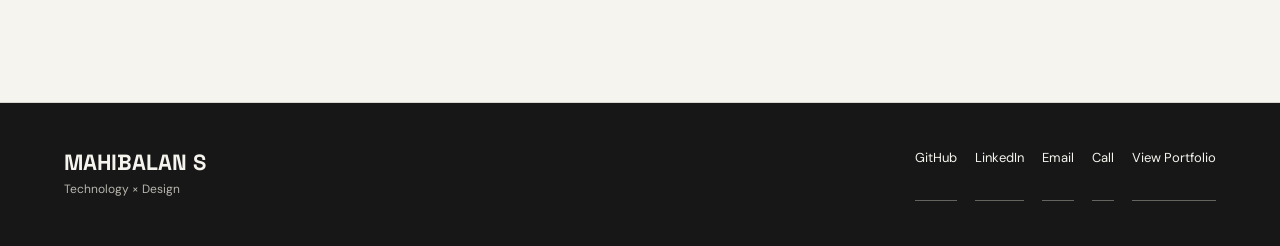
==== commit 67192489: "Set final portfolio browser title" ====
--- a/index.html
+++ b/index.html
@@ -2,8 +2,10 @@
 <html lang="en">
 <head>
 <meta charset="utf-8"><meta name="viewport" content="width=device-width,initial-scale=1">
-<title>Mahibalan — Technology × Design</title>
+<title>Mahibalan | Portfolio</title>
 <meta name="description" content="Mahibalan — Python, AI, automation, technical support and graphic design.">
+<link rel="icon" type="image/svg+xml" href="favicon.svg">
+<link rel="apple-touch-icon" href="favicon.svg">
 <link rel="preconnect" href="https://fonts.googleapis.com"><link rel="preconnect" href="https://fonts.gstatic.com" crossorigin>
 <link href="https://fonts.googleapis.com/css2?family=DM+Sans:wght@400;500;600;700&family=Space+Grotesk:wght@500;600;700&display=swap" rel="stylesheet">
 <link rel="stylesheet" href="styles.css">
@@ -28,7 +30,7 @@
 <section class="section"><div class="section-head"><span>03 — SOFTWARE / TOOLS</span><span>Actual toolkit</span></div><div class="tool-row"><div><b>Adobe Photoshop</b><span>Image &amp; visual design</span></div><div><b>Adobe Illustrator</b><span>Vector &amp; identity design</span></div><div><b>Canva</b><span>Digital &amp; marketing assets</span></div></div></section>
 <section class="section"><div class="section-head"><span>04 — EXPERIENCE</span><span>Freelance</span></div><div class="timeline"><div class="time-date">JUN 2025<br>— PRESENT</div><div><h3>Freelance Graphic Designer</h3><p>Designed logos, business cards, posters, brochures, banners and promotional materials for local businesses and individual clients. Created social media creatives and marketing assets while maintaining consistent brand identity across digital and print platforms.</p><p>Collaborated with clients to understand requirements and delivered high-quality, print-ready artwork within project deadlines.</p></div></div></section>
 <section class="section"><div class="section-head"><span>05 — SELECTED WORK</span><span>Portfolio directions</span></div><div class="work-stack"><article><span>01</span><div><h3>Graphic Design Portfolio</h3><p>Complete branding concepts including logos, typography, color palettes, stationery and promotional materials.</p><small>Canva · Photoshop · Illustrator</small></div></article><article><span>02</span><div><h3>Brand Identity Collection</h3><p>Visual identities focused on memorable branding for startups and small businesses.</p><small>Canva · Photoshop · Illustrator</small></div></article></div></section>
-<section class="section cta-section"><div><span class="section-kicker">06 — PORTFOLIO</span><h2>See the visual work.</h2></div><div class="cta-actions"><a class="button primary" href="https://drive.google.com/drive/folders/196Y__ozQ0E2YM09bJdlGi2hDkuL4V2Xu?usp=sharing" target="_blank" rel="noopener">View Portfolio ↗</a><a class="button secondary" href="https://drive.google.com/drive/folders/1T9G5qevftHtCOeOOB5W3ALcjgqPYZPH?usp=drive_link" target="_blank" rel="noopener">View My Works ↗</a></div></section>
+<section class="section cta-section"><div><span class="section-kicker">06 — PORTFOLIO</span><h2>See the visual work.</h2></div><div class="cta-actions"><a class="button primary" href="https://drive.google.com/drive/folders/196Y__ozQ0E2YM09bJdlGi2hDkuL4V2Xu?usp=sharing" target="_blank" rel="noopener">View Portfolio ↗</a><a class="button secondary" href="https://drive.google.com/drive/folders/1T9G5qevftHtCOEoOOB5W3ALcjgqPYZPH?usp=sharing" target="_blank" rel="noopener">View My Works ↗</a></div></section>
 </div>
 
 <div id="contact" class="profile-page hidden">
@@ -38,4 +40,4 @@
 </main>
 <footer><div><strong>MAHIBALAN S</strong><span>Technology × Design</span></div><div class="footer-links"><a href="https://github.com/yeahitsmeadesigner" target="_blank" rel="noopener">GitHub</a><a href="https://www.linkedin.com/in/mahi-dev-ind/" target="_blank" rel="noopener">LinkedIn</a><a href="mailto:yeahitsmeadesigner@gmail.com">Email</a><a href="tel:+919444393718">Call</a><a href="https://drive.google.com/drive/folders/196Y__ozQ0E2YM09bJdlGi2hDkuL4V2Xu?usp=sharing" target="_blank" rel="noopener">View Portfolio</a></div></footer>
 <script src="script.js"></script>
-</body></html>+</body></html>
--- a/styles.css
+++ b/styles.css
@@ -1 +1,47 @@
 :root{--ink:#171717;--paper:#f6f4ee;--accent:#d9ff52;--line:#d8d5cc;--muted:#69675f}*{box-sizing:border-box}html{scroll-behavior:smooth}body{margin:0;background:var(--paper);color:var(--ink);font-family:'DM Sans',sans-serif;line-height:1.55;overflow-x:hidden;position:relative}body:before{content:"";position:fixed;inset:0;pointer-events:none;z-index:-2;background-image:linear-gradient(to right,rgba(23,23,23,.045) 1px,transparent 1px),linear-gradient(to bottom,rgba(23,23,23,.045) 1px,transparent 1px);background-size:42px 42px;mask-image:linear-gradient(to bottom,black,transparent 80%)}body:after{content:"";position:fixed;width:42vw;height:42vw;max-width:620px;max-height:620px;right:-18vw;top:14vh;border:1px solid rgba(23,23,23,.1);border-radius:50%;box-shadow:0 0 0 42px rgba(23,23,23,.025),0 0 0 84px rgba(23,23,23,.018);pointer-events:none;z-index:-1}.nav{position:sticky;top:0;z-index:20;height:72px;padding:0 5vw;display:flex;align-items:center;justify-content:space-between;background:rgba(246,244,238,.94);backdrop-filter:blur(12px);border-bottom:1px solid var(--line)}.brand{font:700 22px 'Space Grotesk';color:var(--ink);text-decoration:none;letter-spacing:-.04em}.brand span{color:#8da500;margin-left:5px}.nav nav{display:flex;gap:6px}.nav-link{border:0;background:transparent;padding:10px 15px;font:600 14px 'DM Sans';cursor:pointer;border-radius:999px}.nav-link.active{background:var(--ink);color:var(--paper)}.nav-note{font-size:12px;color:var(--muted);letter-spacing:.08em;text-transform:uppercase}.hero{padding:8vw 5vw 7vw;max-width:1400px;margin:auto;position:relative}.hero:after{content:"✦";position:absolute;right:7%;bottom:11%;font-size:34px;opacity:.18;transform:rotate(12deg)}.eyebrow{display:flex;align-items:center;gap:9px;font-size:11px;font-weight:700;letter-spacing:.15em}.dot{width:8px;height:8px;background:var(--accent);border:1px solid var(--ink);border-radius:50%}.hero-grid{display:grid;grid-template-columns:minmax(0,1.5fr) .7fr;gap:6vw;align-items:center;margin-top:28px}.hero h1{font:700 clamp(54px,8vw,118px)/.9 'Space Grotesk';letter-spacing:-.075em;margin:0;max-width:900px}.hero h1 em{font-style:normal;text-decoration:underline;text-decoration-thickness:5px;text-underline-offset:8px}.hero-copy,.hero p{font-size:clamp(17px,2vw,21px);max-width:680px;color:#44423d;margin:35px 0}.actions,.cta-actions{display:flex;gap:10px;flex-wrap:wrap}.button{display:inline-flex;align-items:center;justify-content:center;padding:13px 19px;border-radius:999px;border:1px solid var(--ink);text-decoration:none;font-weight:700;font-size:14px;transition:.2s}.button:hover{transform:translateY(-2px)}.primary{background:var(--ink);color:var(--paper)}.secondary{color:var(--ink);background:rgba(246,244,238,.55)}.hero-mark{justify-self:end;text-align:center}.hero-mark>span{display:block;text-align:left;font:600 12px 'Space Grotesk';margin-bottom:14px}.orbit{width:220px;height:220px;border:1px solid var(--ink);border-radius:50%;position:relative;display:grid;place-items:center;background:rgba(246,244,238,.4)}.orbit:before,.orbit:after{content:'';position:absolute;border:1px solid var(--ink);border-radius:50%;inset:25px;transform:rotate(28deg)}.orbit:after{inset:55px;transform:rotate(-24deg)}.orbit b{font:700 54px 'Space Grotesk';z-index:2}.orbit i,.orbit strong{position:absolute;font:700 13px 'Space Grotesk';background:var(--paper);padding:3px 6px}.orbit i{top:20px;right:20px}.orbit strong{bottom:27px;left:20px}.hero-mark small{display:block;margin-top:15px;color:var(--muted);font-size:11px}.intro-band{border-block:1px solid var(--line);display:grid;grid-template-columns:5vw 1fr;padding:34px 5vw;background:#ebe9e1;position:relative;overflow:hidden}.intro-band:after{content:"";position:absolute;width:180px;height:180px;border:1px solid rgba(23,23,23,.12);border-radius:50%;right:-45px;top:-70px}.intro-band p{font:500 clamp(24px,3.5vw,45px)/1.05 'Space Grotesk';margin:0}.intro-band strong{background:var(--accent);padding:0 6px}.section{max-width:1400px;margin:auto;padding:7vw 5vw;border-bottom:1px solid var(--line);position:relative}.section:nth-of-type(even):before{content:"+";position:absolute;right:5%;top:6vw;font:400 20px 'Space Grotesk';opacity:.18}.section-head{display:flex;justify-content:space-between;gap:20px;font-size:11px;font-weight:700;letter-spacing:.13em;text-transform:uppercase;margin-bottom:45px}.section-head span:last-child{color:var(--muted)}.two-col{display:grid;grid-template-columns:1fr 1fr;gap:8vw}.two-col h2,.cta-section h2{font:600 clamp(32px,4.5vw,64px)/1 'Space Grotesk';letter-spacing:-.055em;margin:0;max-width:680px}.two-col p{font-size:18px;color:#4c4a44;max-width:600px;margin:0}.skill-grid{display:grid;grid-template-columns:repeat(3,1fr);border-top:1px solid var(--line);background:rgba(246,244,238,.5)}.skill-grid>div{padding:26px 22px;border-bottom:1px solid var(--line);border-right:1px solid var(--line)}.skill-grid>div:nth-child(3n){border-right:0}.skill-grid label{display:block;font-size:11px;text-transform:uppercase;letter-spacing:.12em;color:var(--muted);margin-bottom:13px}.skill-grid p{font:600 21px 'Space Grotesk';margin:0}.project-list{border-top:1px solid var(--line)}.project{display:grid;grid-template-columns:80px 1fr;gap:20px;padding:35px 0;border-bottom:1px solid var(--line);transition:.2s}.project:hover{padding-left:12px;background:rgba(239,237,229,.75)}.project-no{font:600 13px 'Space Grotesk'}.project h3,.timeline h3,.work-stack h3{font:600 29px 'Space Grotesk';letter-spacing:-.03em;margin:0 0 10px}.project p,.timeline p,.work-stack p{max-width:800px;color:#4f4d47;margin:0 0 14px}.tags{font-size:12px;font-weight:700;letter-spacing:.04em}.timeline{display:grid;grid-template-columns:220px 1fr;gap:5vw}.time-date{font:600 12px 'Space Grotesk';letter-spacing:.08em}.muted{color:var(--muted)!important;font-weight:600}.large-copy{font:500 clamp(29px,4vw,55px)/1.1 'Space Grotesk';letter-spacing:-.045em;max-width:1000px;margin:0}.design-hero{padding-top:5vw}.design-skills{display:flex;flex-wrap:wrap;gap:10px}.design-skills span{font:600 clamp(17px,2vw,23px) 'Space Grotesk';padding:13px 17px;border:1px solid var(--ink);border-radius:999px;background:rgba(246,244,238,.55)}.design-skills span:nth-child(3n){background:var(--accent)}.tool-row{display:grid;grid-template-columns:repeat(3,1fr);gap:12px}.tool-row div{padding:25px;border:1px solid var(--line);min-height:130px;background:rgba(246,244,238,.6)}.tool-row b{display:block;font:600 23px 'Space Grotesk';margin-bottom:10px}.tool-row span{font-size:13px;color:var(--muted)}.work-stack article{display:grid;grid-template-columns:70px 1fr;gap:20px;padding:30px 0;border-top:1px solid var(--line)}.work-stack article:last-child{border-bottom:1px solid var(--line)}.work-stack>article>span{font:600 13px 'Space Grotesk'}.work-stack small{font-size:12px;font-weight:700}.cta-section{display:flex;justify-content:space-between;gap:30px;align-items:end}.section-kicker{display:block;font-size:11px;font-weight:700;letter-spacing:.13em;margin-bottom:15px}.hidden{display:none}.profile-page{animation:fade .35s ease}@keyframes fade{from{opacity:.3;transform:translateY(7px)}to{opacity:1;transform:none}}footer{padding:45px 5vw;display:flex;justify-content:space-between;gap:30px;background:var(--ink);color:var(--paper)}footer strong{font:700 22px 'Space Grotesk';display:block}footer span{color:#b8b6af;font-size:12px}.footer-links{display:flex;gap:18px;flex-wrap:wrap}.footer-links a{color:var(--paper);font-size:13px;text-decoration:none;border-bottom:1px solid #66645f;padding-bottom:3px}.project-title-link{color:inherit;text-decoration:none;position:relative;display:inline-block}.project-title-link::after{content:'';position:absolute;left:0;right:1.2em;bottom:-.18em;height:1px;background:currentColor;transform:scaleX(0);transform-origin:left;transition:transform .2s ease}.project-title-link:hover::after,.project-title-link:focus-visible::after{transform:scaleX(1)}.viewer-counter{position:fixed;left:18px;bottom:18px;z-index:50;display:flex;align-items:center;gap:8px;padding:9px 12px;border:1px solid rgba(23,23,23,.22);border-radius:999px;background:rgba(246,244,238,.9);backdrop-filter:blur(10px);box-shadow:0 6px 20px rgba(23,23,23,.08);font:700 10px 'Space Grotesk';letter-spacing:.1em}.viewer-counter strong{font-size:12px;letter-spacing:0}.viewer-dot{width:7px;height:7px;border-radius:50%;background:var(--accent);border:1px solid var(--ink);box-shadow:0 0 0 3px rgba(217,255,82,.22)}@media(max-width:800px){.nav{height:auto;min-height:64px;padding:12px 5%;gap:10px;flex-wrap:wrap}.brand{font-size:19px}.nav nav{order:3;width:100%;justify-content:center;border-top:1px solid var(--line);padding-top:8px}.nav-link{padding:8px 13px;font-size:13px}.nav-note{display:none}.hero{padding:48px 5% 60px}.hero-grid,.two-col{grid-template-columns:1fr}.hero-mark{display:none}.hero h1{font-size:clamp(48px,14vw,78px);max-width:100%}.hero-copy,.hero p{font-size:16px;margin:26px 0}.actions .button{flex:1;min-width:140px}.hero:after{right:8%;bottom:5%;font-size:25px}.intro-band{grid-template-columns:1fr;gap:9px;padding:25px 5%}.intro-band p{font-size:27px}.section{padding:55px 5%}.section-head{margin-bottom:30px;align-items:flex-start;font-size:9px}.section-head span:last-child{max-width:45%;text-align:right}.skill-grid,.tool-row{grid-template-columns:1fr}.skill-grid>div{border-right:0;padding:22px 18px}.skill-grid p{font-size:18px}.project{grid-template-columns:30px 1fr;gap:12px;padding:28px 0}.project:hover{padding-left:0}.project h3,.timeline h3,.work-stack h3{font-size:24px}.project p,.timeline p,.work-stack p{font-size:15px}.timeline{grid-template-columns:1fr;gap:14px}.design-skills span{font-size:16px;padding:11px 13px}.tool-row div{min-height:0;padding:21px}.cta-section{display:block}.cta-actions{margin-top:25px}.cta-actions .button{width:100%}footer{display:block;padding:38px 5%}.footer-links{margin-top:25px;gap:14px}.viewer-counter{left:12px;bottom:12px;padding:8px 10px;font-size:9px}}
+.contact-card{display:grid;gap:0;border-top:1px solid var(--line);border-bottom:1px solid var(--line);background:rgba(246,244,238,.55)}.contact-item{padding:24px 0;border-bottom:1px solid var(--line)}.contact-item:last-child{border-bottom:0}.contact-item span{display:block;font-size:11px;font-weight:700;letter-spacing:.13em;color:var(--muted);margin-bottom:9px}.contact-item a{color:var(--ink);font:600 clamp(20px,2.5vw,30px) 'Space Grotesk';text-decoration:none;word-break:break-word}.contact-item a:hover{text-decoration:underline;text-underline-offset:5px}.contact-actions{display:flex;gap:10px;flex-wrap:wrap}.contact-hero{padding-top:5vw}@media(max-width:800px){.contact-card{margin-top:8px}.contact-item{padding:20px 0}.contact-item a{font-size:19px}.contact-actions .button{flex:1;min-width:140px}}
+/* ==========================================
+   POLISHED MOTION SYSTEM
+   ========================================== */
+@media (prefers-reduced-motion: no-preference){
+  .motion-ready{opacity:0;transform:translateY(28px);transition:opacity .72s cubic-bezier(.22,1,.36,1),transform .72s cubic-bezier(.22,1,.36,1);will-change:opacity,transform}
+  .motion-ready.is-visible{opacity:1;transform:none}
+  .motion-ready[data-motion="scale"]{transform:translateY(18px) scale(.985)}
+  .motion-ready[data-motion="scale"].is-visible{transform:none}
+  .motion-ready[data-delay="1"]{transition-delay:.08s}
+  .motion-ready[data-delay="2"]{transition-delay:.16s}
+  .motion-ready[data-delay="3"]{transition-delay:.24s}
+  .motion-ready[data-delay="4"]{transition-delay:.32s}
+  .motion-ready[data-delay="5"]{transition-delay:.40s}
+  .hero .eyebrow{animation:motionIn .65s cubic-bezier(.22,1,.36,1) both}
+  .hero h1{animation:motionIn .8s .08s cubic-bezier(.22,1,.36,1) both}
+  .hero-copy{animation:motionIn .7s .18s cubic-bezier(.22,1,.36,1) both}
+  .hero .actions{animation:motionIn .65s .28s cubic-bezier(.22,1,.36,1) both}
+  .hero-mark{animation:heroMarkIn .9s .18s cubic-bezier(.22,1,.36,1) both}
+  .orbit{animation:orbitFloat 7s ease-in-out infinite}
+  .hero:after{animation:starFloat 5s ease-in-out infinite}
+  .button{transition:transform .25s cubic-bezier(.22,1,.36,1),box-shadow .25s ease,background-color .25s ease,color .25s ease}
+  .button:hover{transform:translateY(-4px);box-shadow:0 10px 24px rgba(23,23,23,.12)}
+  .button:active{transform:translateY(-1px) scale(.98);box-shadow:none}
+  .nav-link{transition:background-color .25s ease,color .25s ease,transform .25s ease}
+  .nav-link:hover{transform:translateY(-1px)}
+  .project{transition:padding-left .35s cubic-bezier(.22,1,.36,1),background-color .35s ease,transform .35s cubic-bezier(.22,1,.36,1)}
+  .project:hover{transform:translateX(4px)}
+  .design-skills span{transition:transform .25s cubic-bezier(.22,1,.36,1),box-shadow .25s ease}
+  .design-skills span:hover{transform:translateY(-5px) rotate(-1deg);box-shadow:0 8px 18px rgba(23,23,23,.09)}
+  .tool-row div{transition:transform .3s cubic-bezier(.22,1,.36,1),box-shadow .3s ease,border-color .3s ease}
+  .tool-row div:hover{transform:translateY(-5px);box-shadow:0 12px 28px rgba(23,23,23,.08);border-color:rgba(23,23,23,.3)}
+  .contact-item a{transition:letter-spacing .25s ease}
+  .contact-item a:hover{letter-spacing:.01em}
+  footer{animation:footerIn .8s ease both}
+}
+@keyframes motionIn{from{opacity:0;transform:translateY(24px)}to{opacity:1;transform:none}}
+@keyframes heroMarkIn{from{opacity:0;transform:translateX(35px) scale(.92) rotate(-5deg)}to{opacity:1;transform:none}}
+@keyframes orbitFloat{0%,100%{transform:translateY(0) rotate(0)}50%{transform:translateY(-8px) rotate(2deg)}}
+@keyframes starFloat{0%,100%{transform:translate(0,0) rotate(12deg)}50%{transform:translate(-7px,-10px) rotate(22deg)}}
+@keyframes footerIn{from{opacity:0}to{opacity:1}}
+@media (prefers-reduced-motion: reduce){
+  html{scroll-behavior:auto}
+  *,*::before,*::after{animation-duration:.01ms!important;animation-iteration-count:1!important;transition-duration:.01ms!important;scroll-behavior:auto!important}
+  .motion-ready{opacity:1!important;transform:none!important}
+}
